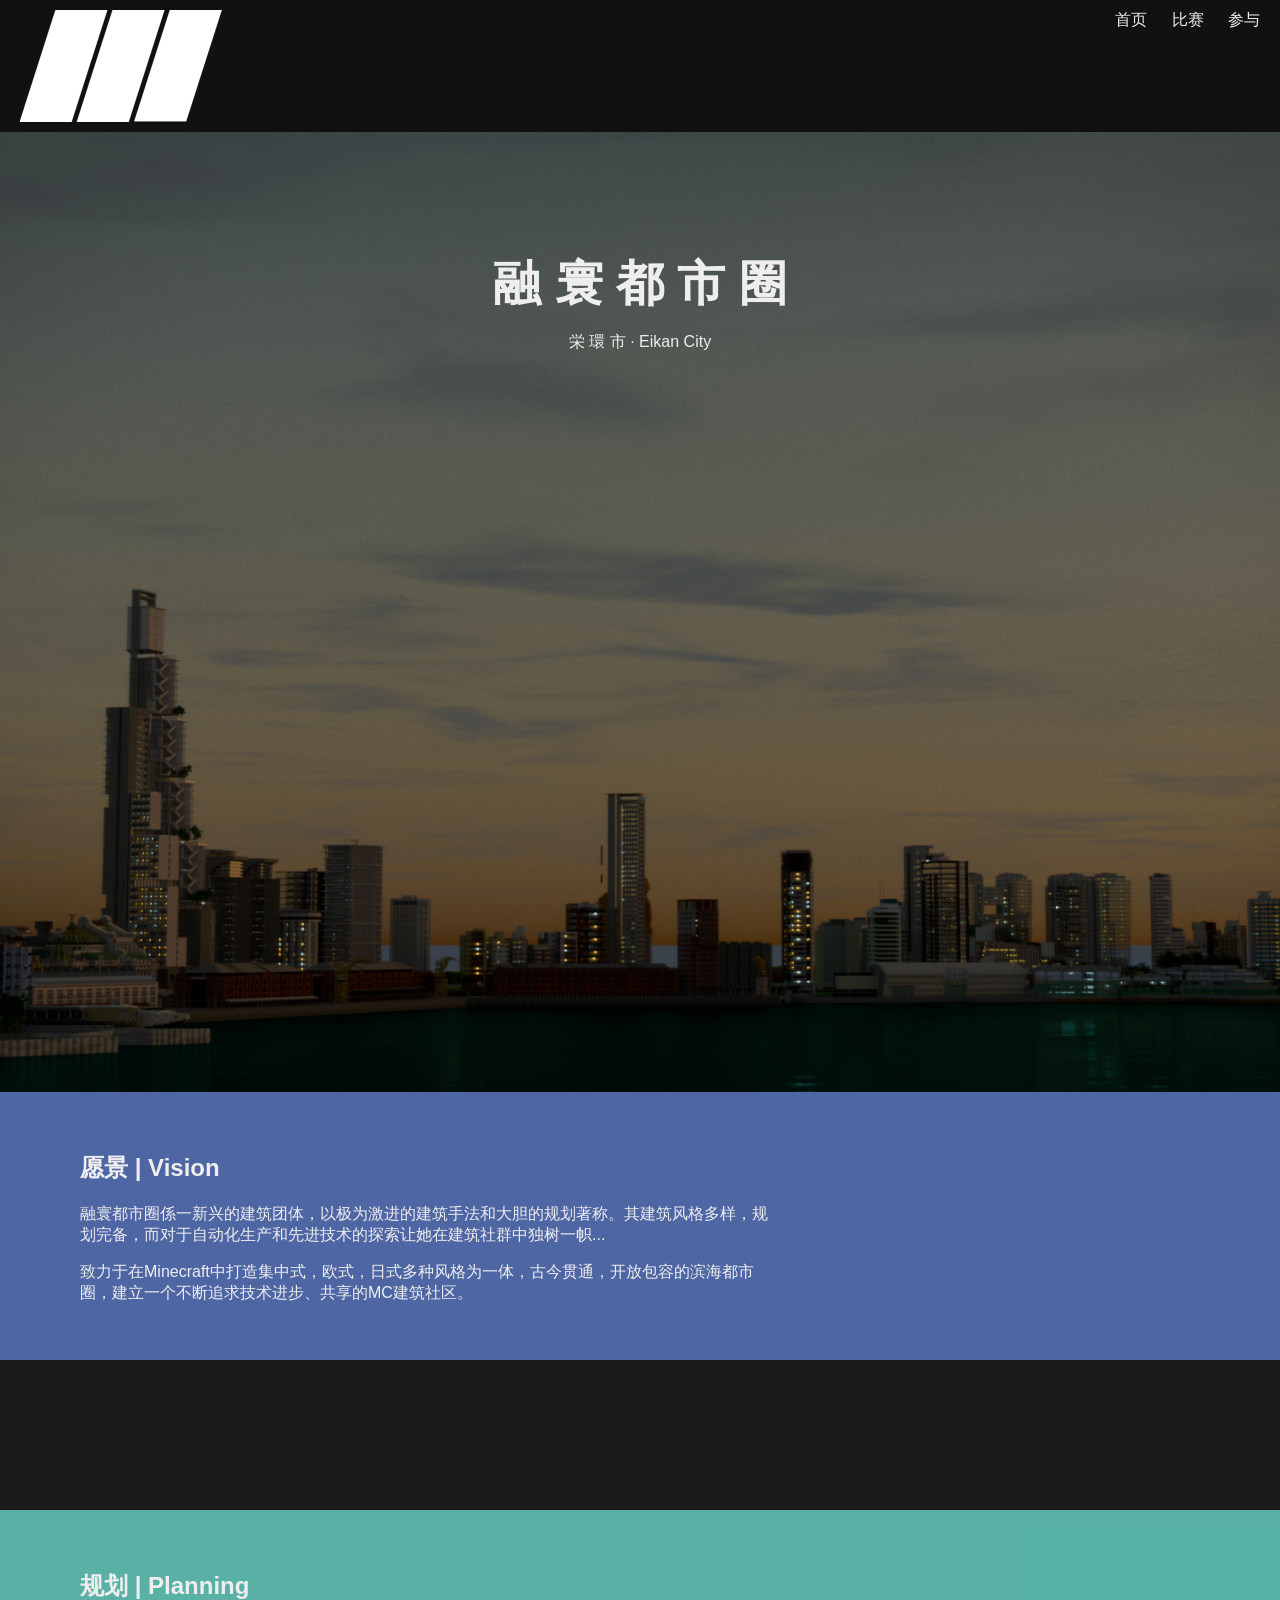
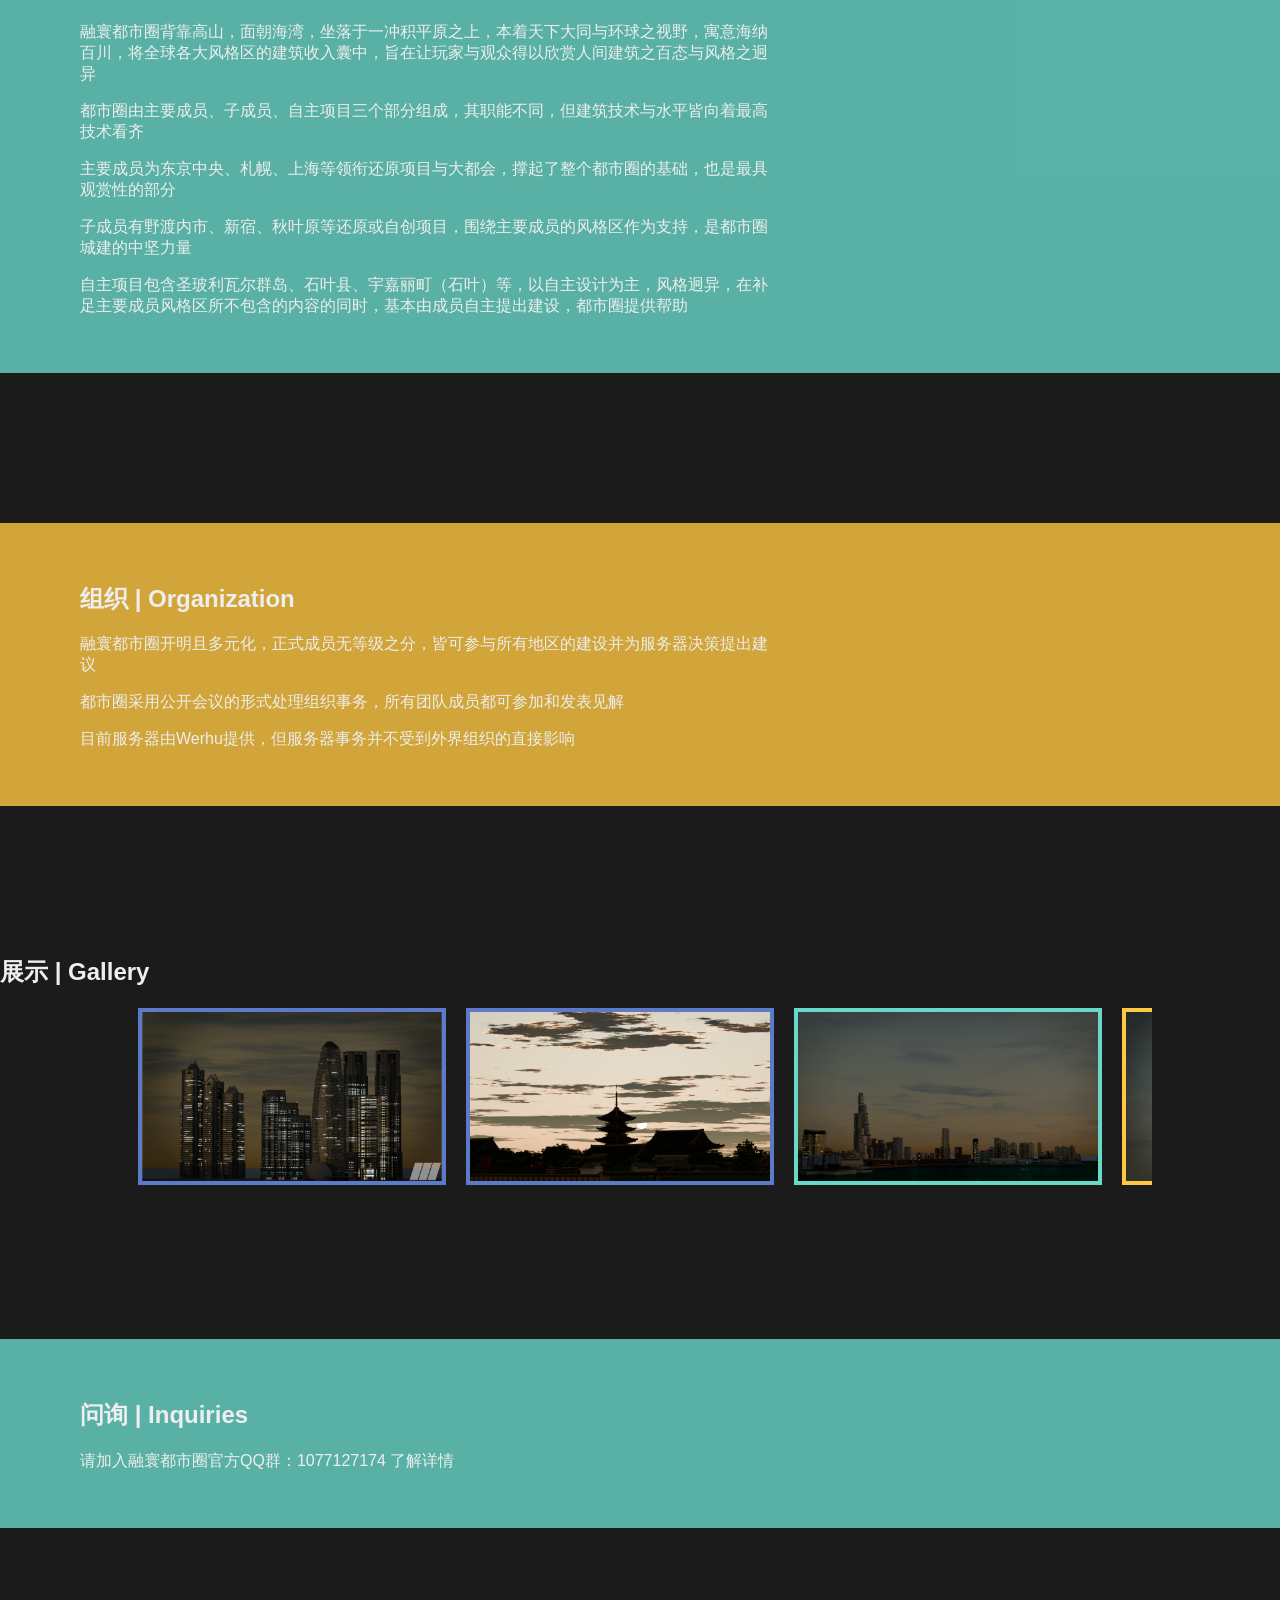
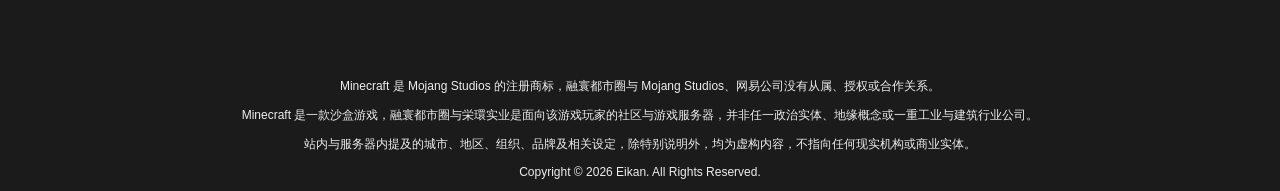
==== index.html @ 71737664 "Update index.html" ====
﻿<!DOCTYPE html>
<html lang="en">
<head>
  <meta charset="UTF-8">
  <title>融 寰 都 市 圈 | Eikan City</title>
  <link rel="stylesheet" href="style.css">
</head>
<body>
  <header>
    <img src="image/logo.png" class="logo">
    <nav>
      <a href="index.html">首页</a>
      <a href="competitions.html">比赛</a>
      <a href="join.html">参与</a>
    </nav>
  </header>

<section class="hero">
  <h1 style="font-size:72px,text-align: center">融 寰 都 市 圈</h1>
  <p style="text-align: center">栄 環 市 · Eikan City</p>
</section>

<section class="block" style="background-color: #5D7AC9CC;   padding: 40px 80px">
  <div class="block-content" style="max-width: 700px;">
  <h2 style="text-align: left">愿景 | Vision</h2>
  <p style="text-align: left">融寰都市圈係一新兴的建筑团体，以极为激进的建筑手法和大胆的规划著称。其建筑风格多样，规划完备，而对于自动化生产和先进技术的探索让她在建筑社群中独树一帜...</p>
  <p style="text-align: left">致力于在Minecraft中打造集中式，欧式，日式多种风格为一体，古今贯通，开放包容的滨海都市圈，建立一个不断追求技术进步、共享的MC建筑社区。</p>
  </div>
</section>

<section class="block" style = "padding: 40px 80px" >
  <div class="block-content" style="max-width: 700px;">
  <h2 style="text-align: left">规划 | Planning</h2>
  <p style="text-align: left">融寰都市圈背靠高山，面朝海湾，坐落于一冲积平原之上，本着天下大同与环球之视野，寓意海纳百川，将全球各大风格区的建筑收入囊中，旨在让玩家与观众得以欣赏人间建筑之百态与风格之迥异</p>
  <p style="text-align: left">都市圈由主要成员、子成员、自主项目三个部分组成，其职能不同，但建筑技术与水平皆向着最高技术看齐</p>
  <p style="text-align: left">主要成员为东京中央、札幌、上海等领衔还原项目与大都会，撑起了整个都市圈的基础，也是最具观赏性的部分</p>
  <p style="text-align: left">子成员有野渡内市、新宿、秋叶原等还原或自创项目，围绕主要成员的风格区作为支持，是都市圈城建的中坚力量</p>
  <p style="text-align: left">自主项目包含圣玻利瓦尔群岛、石叶县、宇嘉丽町（石叶）等，以自主设计为主，风格迥异，在补足主要成员风格区所不包含的内容的同时，基本由成员自主提出建设，都市圈提供帮助</p>
  </div>
</section>

<section class="block"style="background-color: #FFC843CC;   padding: 40px 80px" >
  <div class="block-content" style="max-width: 700px;">
  <h2 style="text-align: left">组织 | Organization</h2>
  <p style="text-align: left">融寰都市圈开明且多元化，正式成员无等级之分，皆可参与所有地区的建设并为服务器决策提出建议</p>
  <p style="text-align: left">都市圈采用公开会议的形式处理组织事务，所有团队成员都可参加和发表见解</p>
  <p style="text-align: left"></p>
  <p style="text-align: left">目前服务器由Werhu提供，但服务器事务并不受到外界组织的直接影响</p>
  </div>
</section>


<section class="gallery" style="  margin-bottom: 150px;">
  <h2 style="text-align:left">展示 | Gallery</h2>
  <div class="carousel">
    <div class="carousel-track">
      <div class="slide"><img src="image/1.png" alt="Screenshot 1" style="border: 4px solid #5D7AC9FF "></div>
      <div class="slide"><img src="image/toji5.png" alt="Screenshot 2" style="border: 4px solid #5D7AC9FF "></div>
      <div class="slide"><img src="image/banner_o.png" alt="Screenshot 3" style="border: 4px solid #69D8C9FF"></div>
      <div class="slide"><img src="image/4.png" alt="Screenshot 4" style="border: 4px solid #FFC843FF "></div>
      <div class="slide"><img src="image/5.png" alt="Screenshot 5" style="border: 4px solid #FFC843FF "></div>
      <!-- duplicate set for looping -->
      <div class="slide"><img src="image/1.png" alt="Screenshot 1" style="border: 4px solid #5D7AC9FF "></div>
      <div class="slide"><img src="image/toji5.png" alt="Screenshot 2" style="border: 4px solid #5D7AC9FF "></div>
      <div class="slide"><img src="image/banner_o.png" alt="Screenshot 3" style="border: 4px solid #69D8C9FF"></div>
      <div class="slide"><img src="image/4.png" alt="Screenshot 4" style="border: 4px solid #FFC843FF "></div>
      <div class="slide"><img src="image/5.png" alt="Screenshot 5" style="border: 4px solid #FFC843FF "></div>
    </div>
  </div>
</section>

<section class="inquiry block" style="background-color:#69D8C9CC;   padding: 40px 80px">
  <div class="block-content" style="max-width: 700px;">
  <h2 style="text-align:left">问询 | Inquiries</h2>
    <p style="text-align: left">请加入融寰都市圈官方QQ群：1077127174 了解详情</p>
  </div>
</section>


  <footer>
    <p style="text-align: center;font-size: 12px;">Minecraft 是 Mojang Studios 的注册商标，融寰都市圈与 Mojang Studios、网易公司没有从属、授权或合作关系。</p>
  <p style="text-align: center;font-size: 12px;">Minecraft 是一款沙盒游戏，融寰都市圈与栄環实业是面向该游戏玩家的社区与游戏服务器，并非任一政治实体、地缘概念或一重工业与建筑行业公司。</p>
    <p style="text-align: center;font-size: 12px;">站内与服务器内提及的城市、地区、组织、品牌及相关设定，除特别说明外，均为虚构内容，不指向任何现实机构或商业实体。</p>
      <p style="text-align: center;font-size: 12px;">Copyright © 2026 Eikan. All Rights Reserved.</p>
  </footer>

  <script src="main.js"></script>
</body>
</html>
---- style.css ----
body {
  margin: 0px;
  margin: 0px;
  font-family: "Microsoft YaHei", "PingFang SC", "SimHei", "Arial", sans-serif;
  background: #1b1b1b;
  color: #eee;
  min-height: 200vh;
}

header {
  background: #111;
  padding: 10px 20px;
  display: flex;
  align-items: flex-start;
  justify-content: space-between;
}

nav a {
  color: #eee;
  margin-left: 20px;
  text-decoration: none;
}

.hero {
  background: url('image/banner_o.png') center/cover no-repeat;
    height: 80vh; /* full screen */
  padding: 120px 20px;
  text-align: center;
}
.spacer {
  height: 600px;
  display: flex;
  align-items: flex-start;
  justify-content: center;
}
.block {
    padding: 80px 80px;
}
.hero h1 {
  font-size: 48px;
  margin: 0;
}

/* Animations */
.reveal, .fade-section, .fly-left, .fly-right, .fly-up, .fly-down {
  opacity: 0;
  transition: all 0.8s ease-out;
}

.reveal.active, .fade-section.active,
.fly-left.active, .fly-right.active,
.fly-up.active, .fly-down.active {
  opacity: 1;
  transform: translate(0,0);
}

.fly-left { transform: translateX(-80px); }
.fly-right { transform: translateX(80px); }
.fly-up { transform: translateY(80px); }
.fly-down { transform: translateY(-80px); }

.fly-away {
  animation: flyOut 1.2s forwards;
}

@keyframes flyOut {
  0% { opacity: 1; transform: translateY(0); }
  100% { opacity: 0; transform: translateY(-60px); }
}

.parallax {
  background-size: cover;
  background-position: center;
  transition: background-position 0.2s linear;
}
.carousel {
  overflow: hidden;
  max-width: 80%;
  margin: auto;
}

.carousel-track {
  display: flex;
  animation: scroll-left 10s linear infinite;
}

.slide {
  flex: 0 0 auto;
  margin: 0 10px;
}

.slide img {
  width: 300px;
  height: auto;
  border: 4px solid #69D8C9FF;
}

/* Pause on hover */
.carousel:hover .carousel-track {
  animation-play-state: paused;
}

@keyframes scroll-left {
  0%   { transform: translateX(0); }
  100% { transform: translateX(-108%); }
}

.block {
  margin-bottom: 150px;
  padding: 80px 40px;
  background-color: #69D8C9CC; /* Euro-American accent */
}

/* Competition Page */

.competition-card {
  background: rgba(255,255,255,0.08);
  border-left: 4px solid #69D8C9;
  margin: 20px auto;
  padding: 20px;
  max-width: 900px;
  border-radius: 8px;
}

.competition-header {
  display: flex;
  justify-content: space-between;
  align-items: flex-start;
  gap: 20px;
}

.competition-header h3 {
  margin: 0;
}

.status {
  color: white;
  padding: 5px 12px;
  border-radius: 20px;
  font-size: 14px;
}

.status.ongoing {
  background: #2ecc71;
}

.status.planned {
  background: #3498db;
}

.status.ended {
  background: #7f8c8d;
}

.expand-btn {
  margin-top: 15px;
  background: #69D8C9;
  border: none;
  padding: 10px 18px;
  cursor: pointer;
  border-radius: 6px;
  color: #111;
  font-weight: bold;
}
.info-btn {
  margin-top: 15px;
  background: #69D8C9;
  border: none;
  padding: 10px 18px;
  cursor: pointer;
  border-radius: 6px;
  color: #111;
  font-weight: bold;
}
.expand-btn:hover {
  opacity: 0.9;
}

.competition-content {
  max-height: 0;
  overflow: hidden;
  transition: all 0.35s ease;
}

.competition-content.open {
  max-height: 500px;
  margin-top: 15px;
}

/* Competition Showcase */

.work-card {

    width: 90%;
    max-width: 1200px;

    margin: 50px auto;

    background: #2a2a2a;

    border-left: 4px solid #69D8C9;

    overflow: hidden;
}

.work-cover {

    width: 100%;

    display: block;

    max-height: 650px;
    max-width: 1000px;
    object-fit: cover;}

.work-info {

    padding: 20px 30px;
}

.expand-btn {

    background: #69D8C9;

    color: #111;

    border: none;

    padding: 10px 20px;

    cursor: pointer;

    border-radius: 6px;
}

.work-detail {

    max-height: 0;

    overflow: hidden;

    transition: all .4s ease;
}

.work-detail.open {

    max-height: 6000px;
}

.work-detail p {

    padding: 20px 30px;
}

.work-detail img {

    width: 100%;
    display: block;

    margin-bottom: 10px;
}

.vote-frame {

    width: 95%;

    max-width: 1200px;
    margin: 30px auto;
}
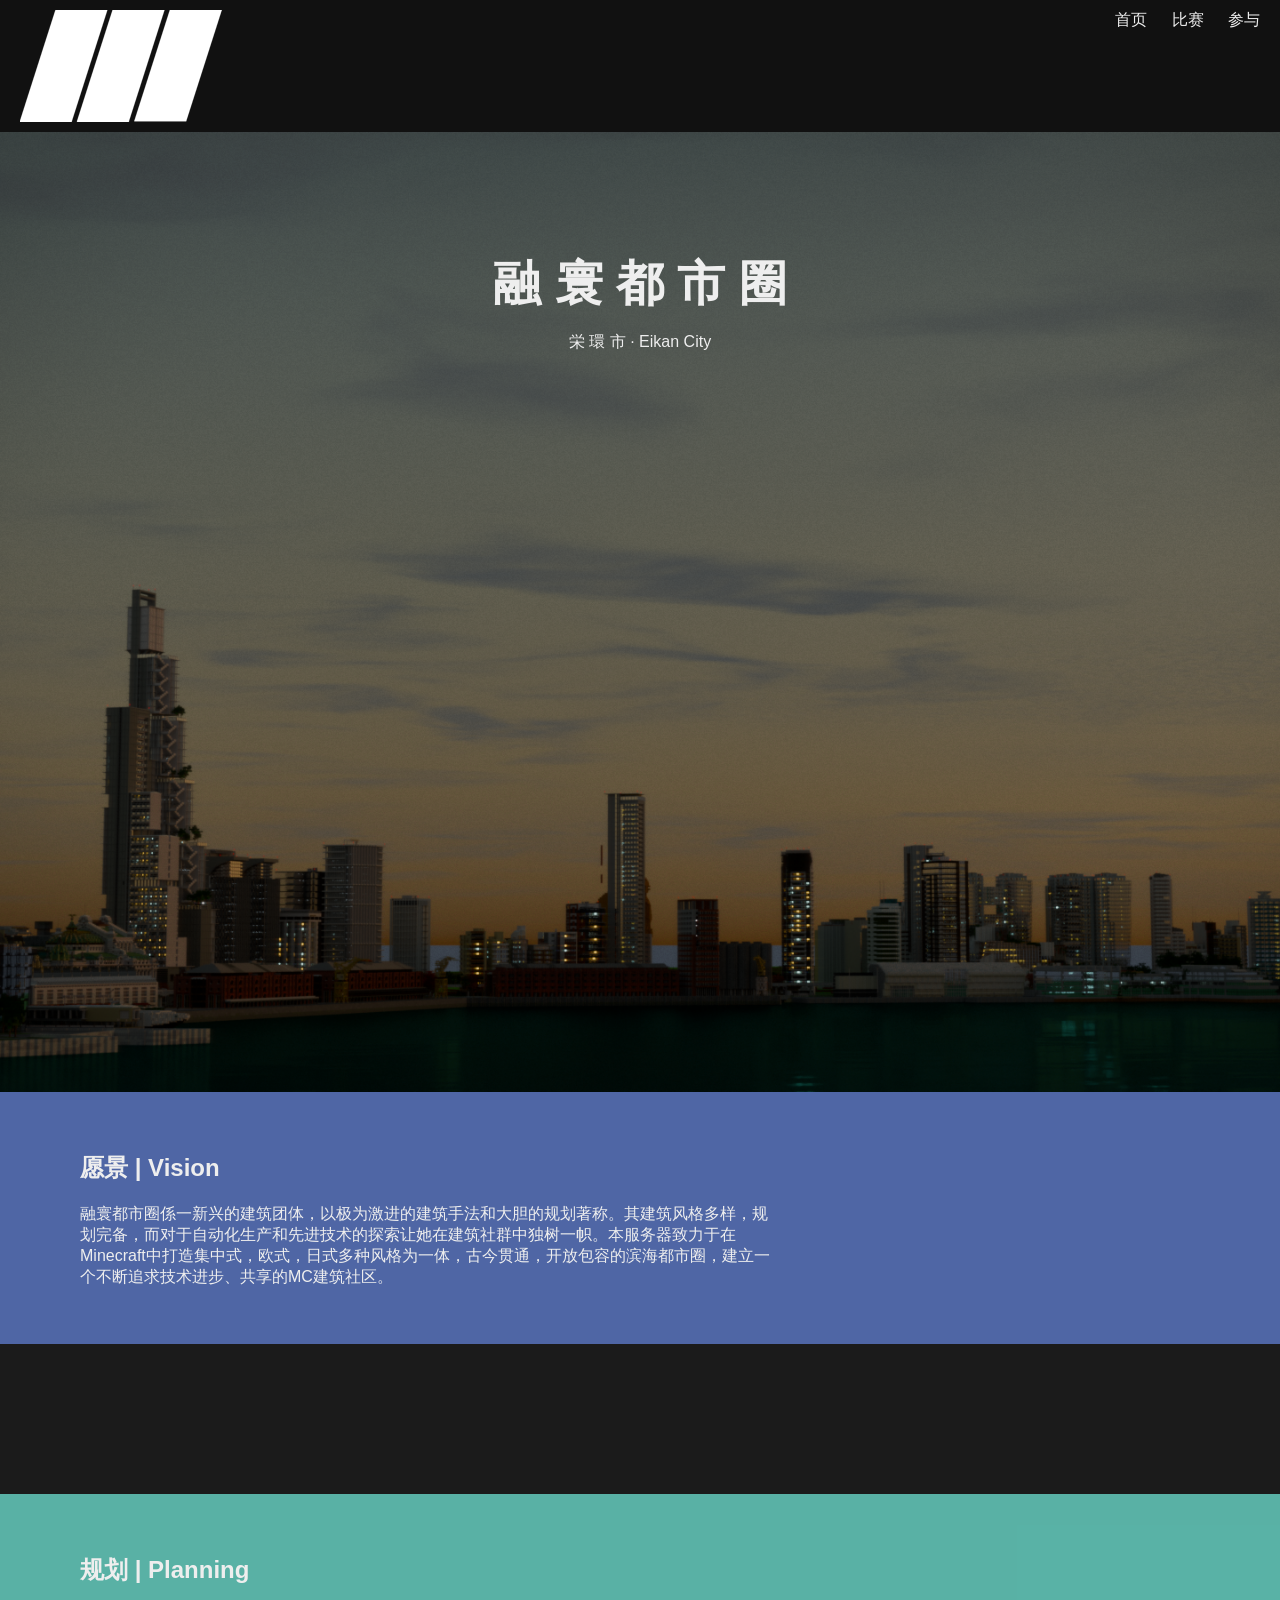
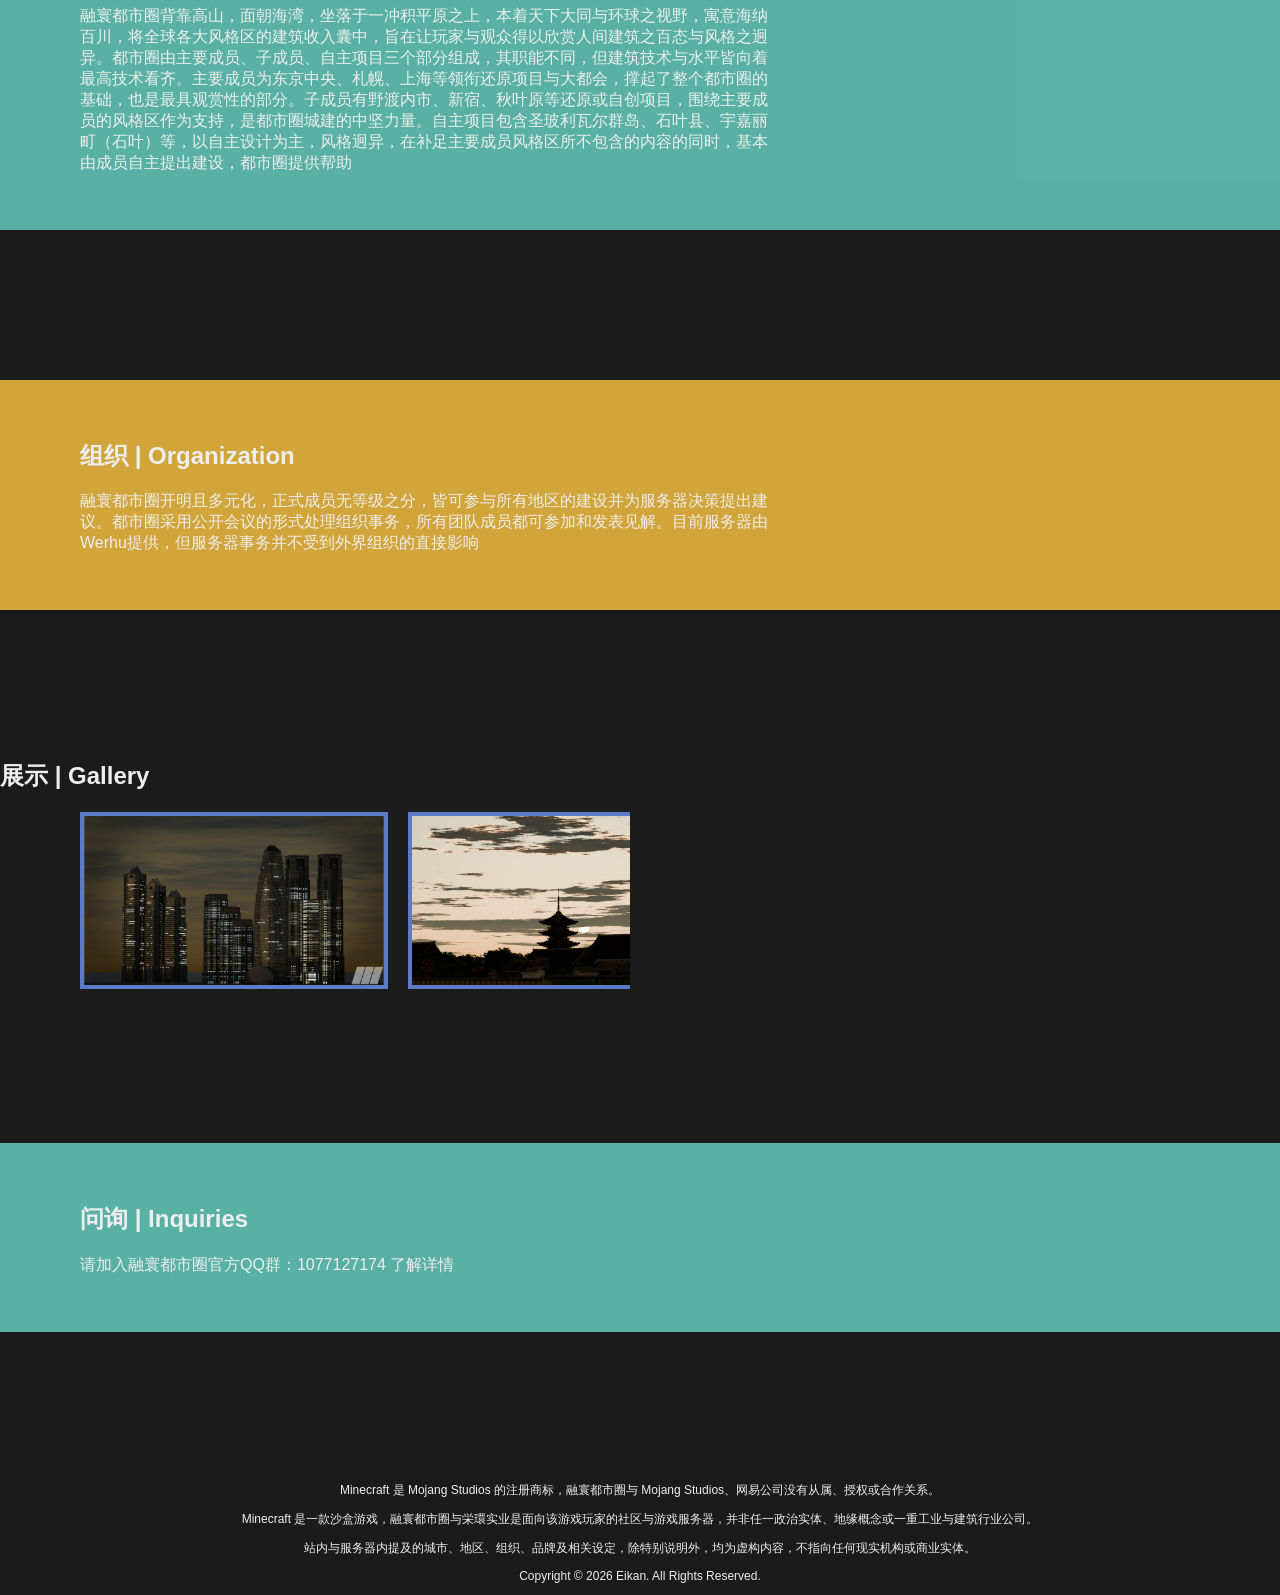
==== commit fb534e94: "Refactor index.html to remove unnecessary characters" ====
--- a/index.html
+++ b/index.html
@@ -23,34 +23,27 @@
 <section class="block" style="background-color: #5D7AC9CC;   padding: 40px 80px">
   <div class="block-content" style="max-width: 700px;">
   <h2 style="text-align: left">愿景 | Vision</h2>
-  <p style="text-align: left">融寰都市圈係一新兴的建筑团体，以极为激进的建筑手法和大胆的规划著称。其建筑风格多样，规划完备，而对于自动化生产和先进技术的探索让她在建筑社群中独树一帜...</p>
-  <p style="text-align: left">致力于在Minecraft中打造集中式，欧式，日式多种风格为一体，古今贯通，开放包容的滨海都市圈，建立一个不断追求技术进步、共享的MC建筑社区。</p>
+  <p style="text-align: left">融寰都市圈係一新兴的建筑团体，以极为激进的建筑手法和大胆的规划著称。其建筑风格多样，规划完备，而对于自动化生产和先进技术的探索让她在建筑社群中独树一帜。本服务器致力于在Minecraft中打造集中式，欧式，日式多种风格为一体，古今贯通，开放包容的滨海都市圈，建立一个不断追求技术进步、共享的MC建筑社区。</p>
   </div>
 </section>
 
 <section class="block" style = "padding: 40px 80px" >
   <div class="block-content" style="max-width: 700px;">
   <h2 style="text-align: left">规划 | Planning</h2>
-  <p style="text-align: left">融寰都市圈背靠高山，面朝海湾，坐落于一冲积平原之上，本着天下大同与环球之视野，寓意海纳百川，将全球各大风格区的建筑收入囊中，旨在让玩家与观众得以欣赏人间建筑之百态与风格之迥异</p>
-  <p style="text-align: left">都市圈由主要成员、子成员、自主项目三个部分组成，其职能不同，但建筑技术与水平皆向着最高技术看齐</p>
-  <p style="text-align: left">主要成员为东京中央、札幌、上海等领衔还原项目与大都会，撑起了整个都市圈的基础，也是最具观赏性的部分</p>
-  <p style="text-align: left">子成员有野渡内市、新宿、秋叶原等还原或自创项目，围绕主要成员的风格区作为支持，是都市圈城建的中坚力量</p>
-  <p style="text-align: left">自主项目包含圣玻利瓦尔群岛、石叶县、宇嘉丽町（石叶）等，以自主设计为主，风格迥异，在补足主要成员风格区所不包含的内容的同时，基本由成员自主提出建设，都市圈提供帮助</p>
+  <p style="text-align: left">融寰都市圈背靠高山，面朝海湾，坐落于一冲积平原之上，本着天下大同与环球之视野，寓意海纳百川，将全球各大风格区的建筑收入囊中，旨在让玩家与观众得以欣赏人间建筑之百态与风格之迥异。都市圈由主要成员、子成员、自主项目三个部分组成，其职能不同，但建筑技术与水平皆向着最高技术看齐。主要成员为东京中央、札幌、上海等领衔还原项目与大都会，撑起了整个都市圈的基础，也是最具观赏性的部分。子成员有野渡内市、新宿、秋叶原等还原或自创项目，围绕主要成员的风格区作为支持，是都市圈城建的中坚力量。自主项目包含圣玻利瓦尔群岛、石叶县、宇嘉丽町（石叶）等，以自主设计为主，风格迥异，在补足主要成员风格区所不包含的内容的同时，基本由成员自主提出建设，都市圈提供帮助</p>
   </div>
 </section>
 
 <section class="block"style="background-color: #FFC843CC;   padding: 40px 80px" >
   <div class="block-content" style="max-width: 700px;">
   <h2 style="text-align: left">组织 | Organization</h2>
-  <p style="text-align: left">融寰都市圈开明且多元化，正式成员无等级之分，皆可参与所有地区的建设并为服务器决策提出建议</p>
-  <p style="text-align: left">都市圈采用公开会议的形式处理组织事务，所有团队成员都可参加和发表见解</p>
-  <p style="text-align: left"></p>
-  <p style="text-align: left">目前服务器由Werhu提供，但服务器事务并不受到外界组织的直接影响</p>
+  <p style="text-align: left">融寰都市圈开明且多元化，正式成员无等级之分，皆可参与所有地区的建设并为服务器决策提出建议。都市圈采用公开会议的形式处理组织事务，所有团队成员都可参加和发表见解。目前服务器由Werhu提供，但服务器事务并不受到外界组织的直接影响</p>
   </div>
 </section>
 
 
 <section class="gallery" style="  margin-bottom: 150px;">
+  <div class="block-content" style="max-width: 700px;">
   <h2 style="text-align:left">展示 | Gallery</h2>
   <div class="carousel">
     <div class="carousel-track">
@@ -66,6 +59,7 @@
       <div class="slide"><img src="image/4.png" alt="Screenshot 4" style="border: 4px solid #FFC843FF "></div>
       <div class="slide"><img src="image/5.png" alt="Screenshot 5" style="border: 4px solid #FFC843FF "></div>
     </div>
+  </div>
   </div>
 </section>
 
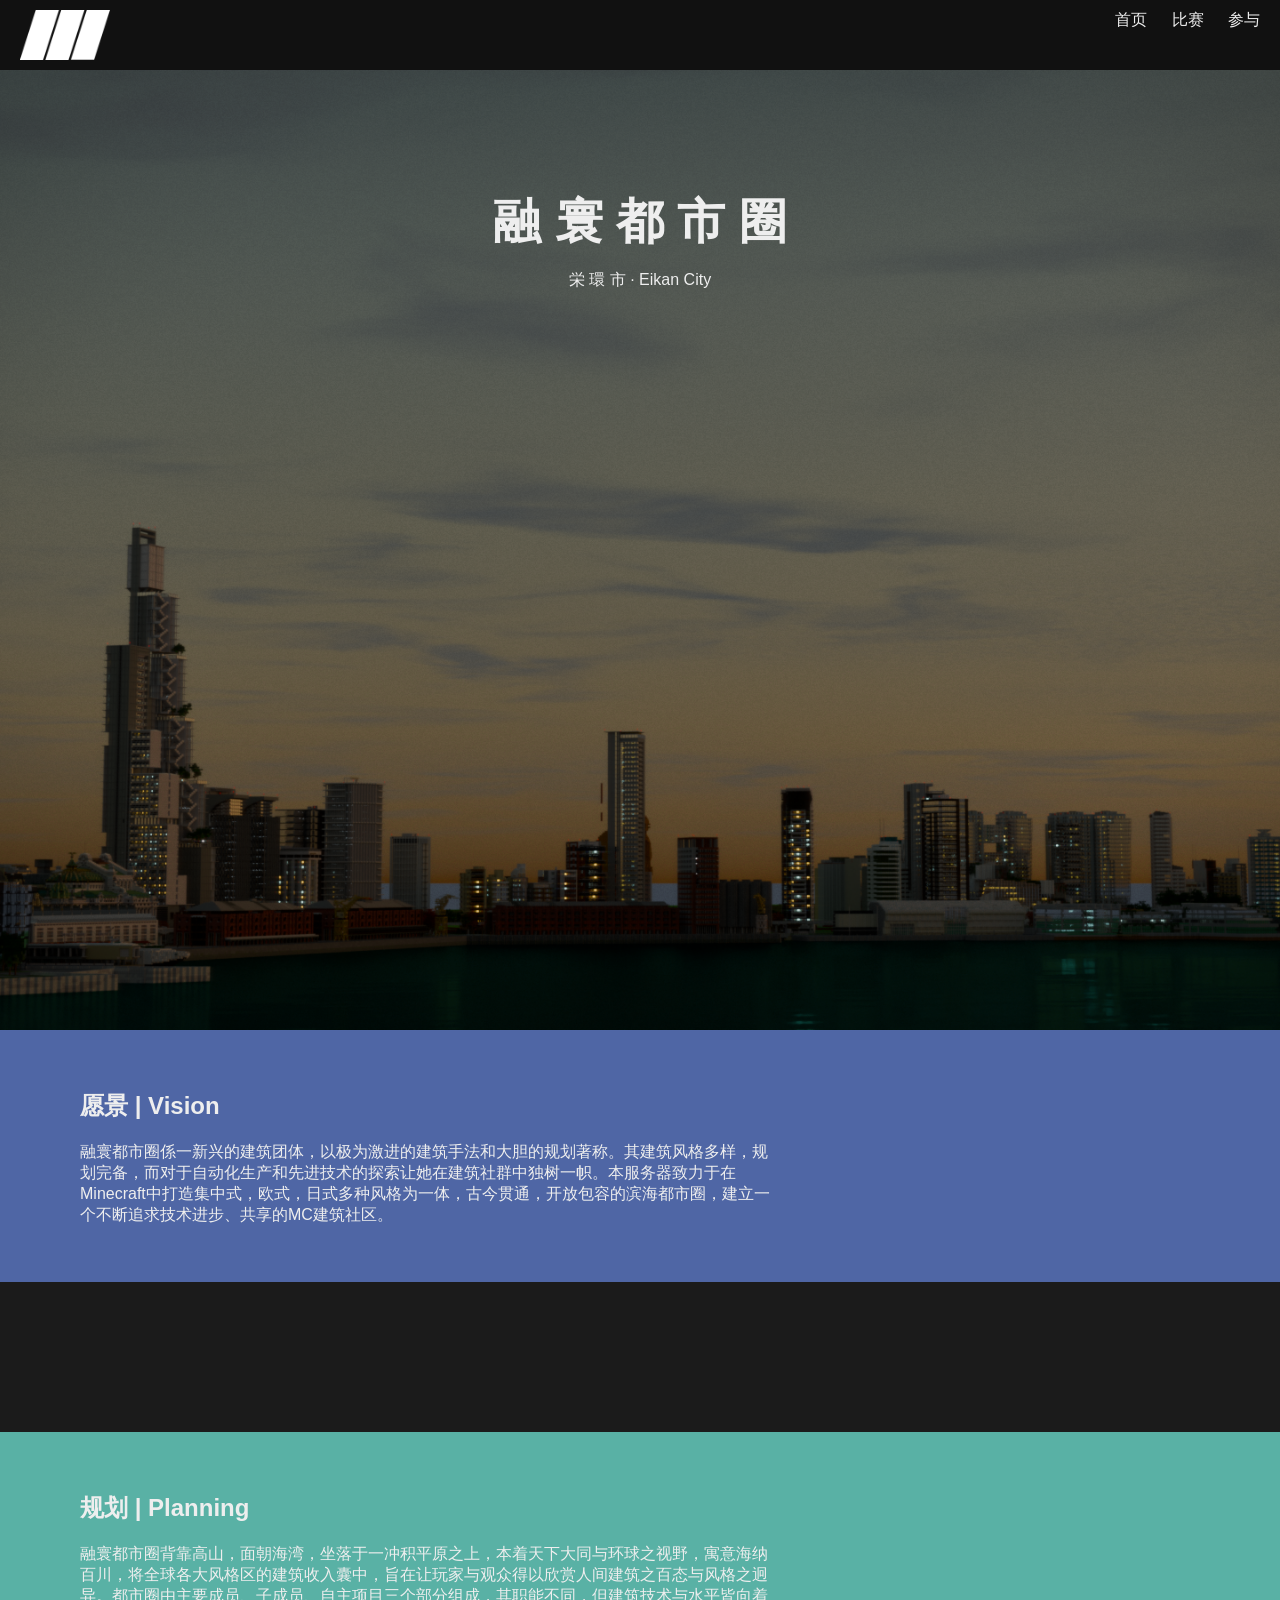
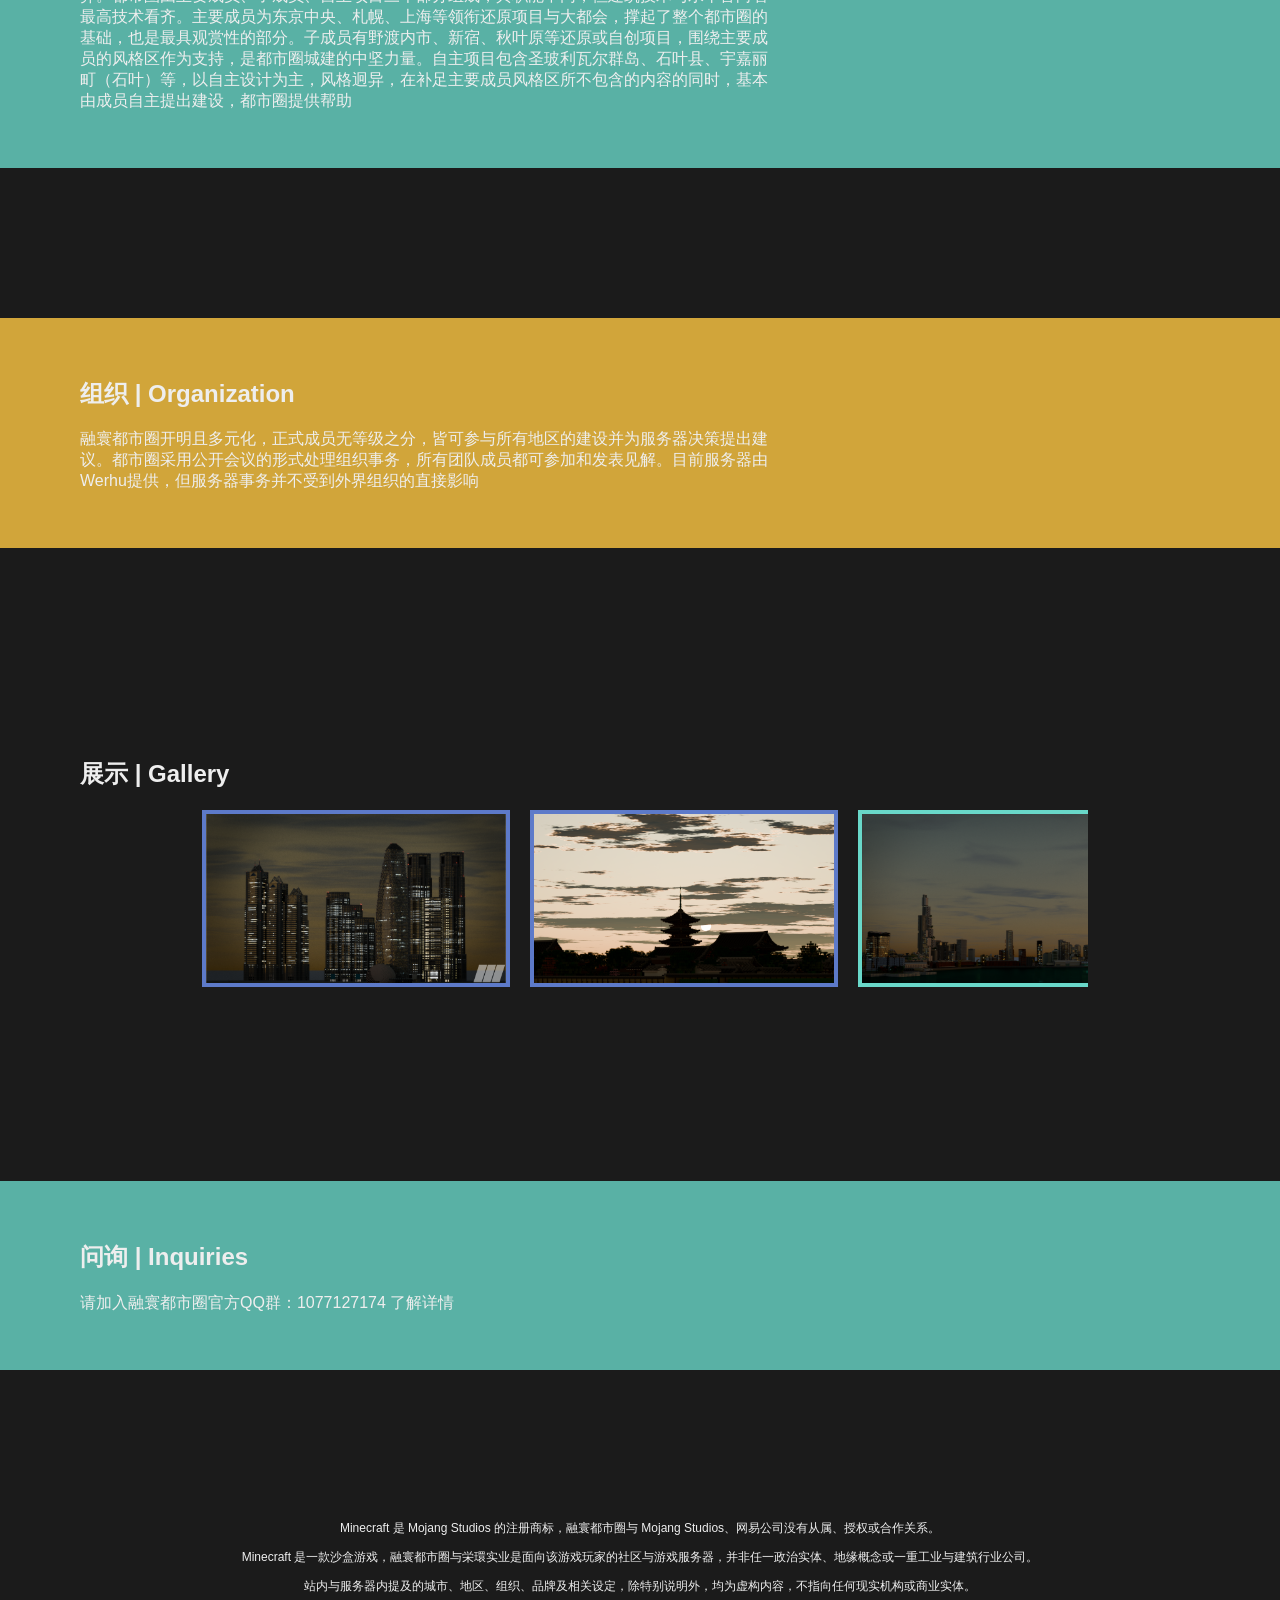
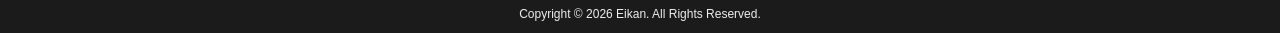
==== commit e4a4eff9: "Update index.html" ====
--- a/index.html
+++ b/index.html
@@ -7,7 +7,7 @@
 </head>
 <body>
   <header>
-    <img src="image/logo.png" class="logo">
+    <img src="image/logo.png" class="logo" style="max-height : 50px">
     <nav>
       <a href="index.html">首页</a>
       <a href="competitions.html">比赛</a>
@@ -42,8 +42,7 @@
 </section>
 
 
-<section class="gallery" style="  margin-bottom: 150px;">
-  <div class="block-content" style="max-width: 700px;">
+<section class="gallery" style="  margin-bottom: 150px;padding: 40px 80px"">
   <h2 style="text-align:left">展示 | Gallery</h2>
   <div class="carousel">
     <div class="carousel-track">
@@ -59,7 +58,6 @@
       <div class="slide"><img src="image/4.png" alt="Screenshot 4" style="border: 4px solid #FFC843FF "></div>
       <div class="slide"><img src="image/5.png" alt="Screenshot 5" style="border: 4px solid #FFC843FF "></div>
     </div>
-  </div>
   </div>
 </section>
 
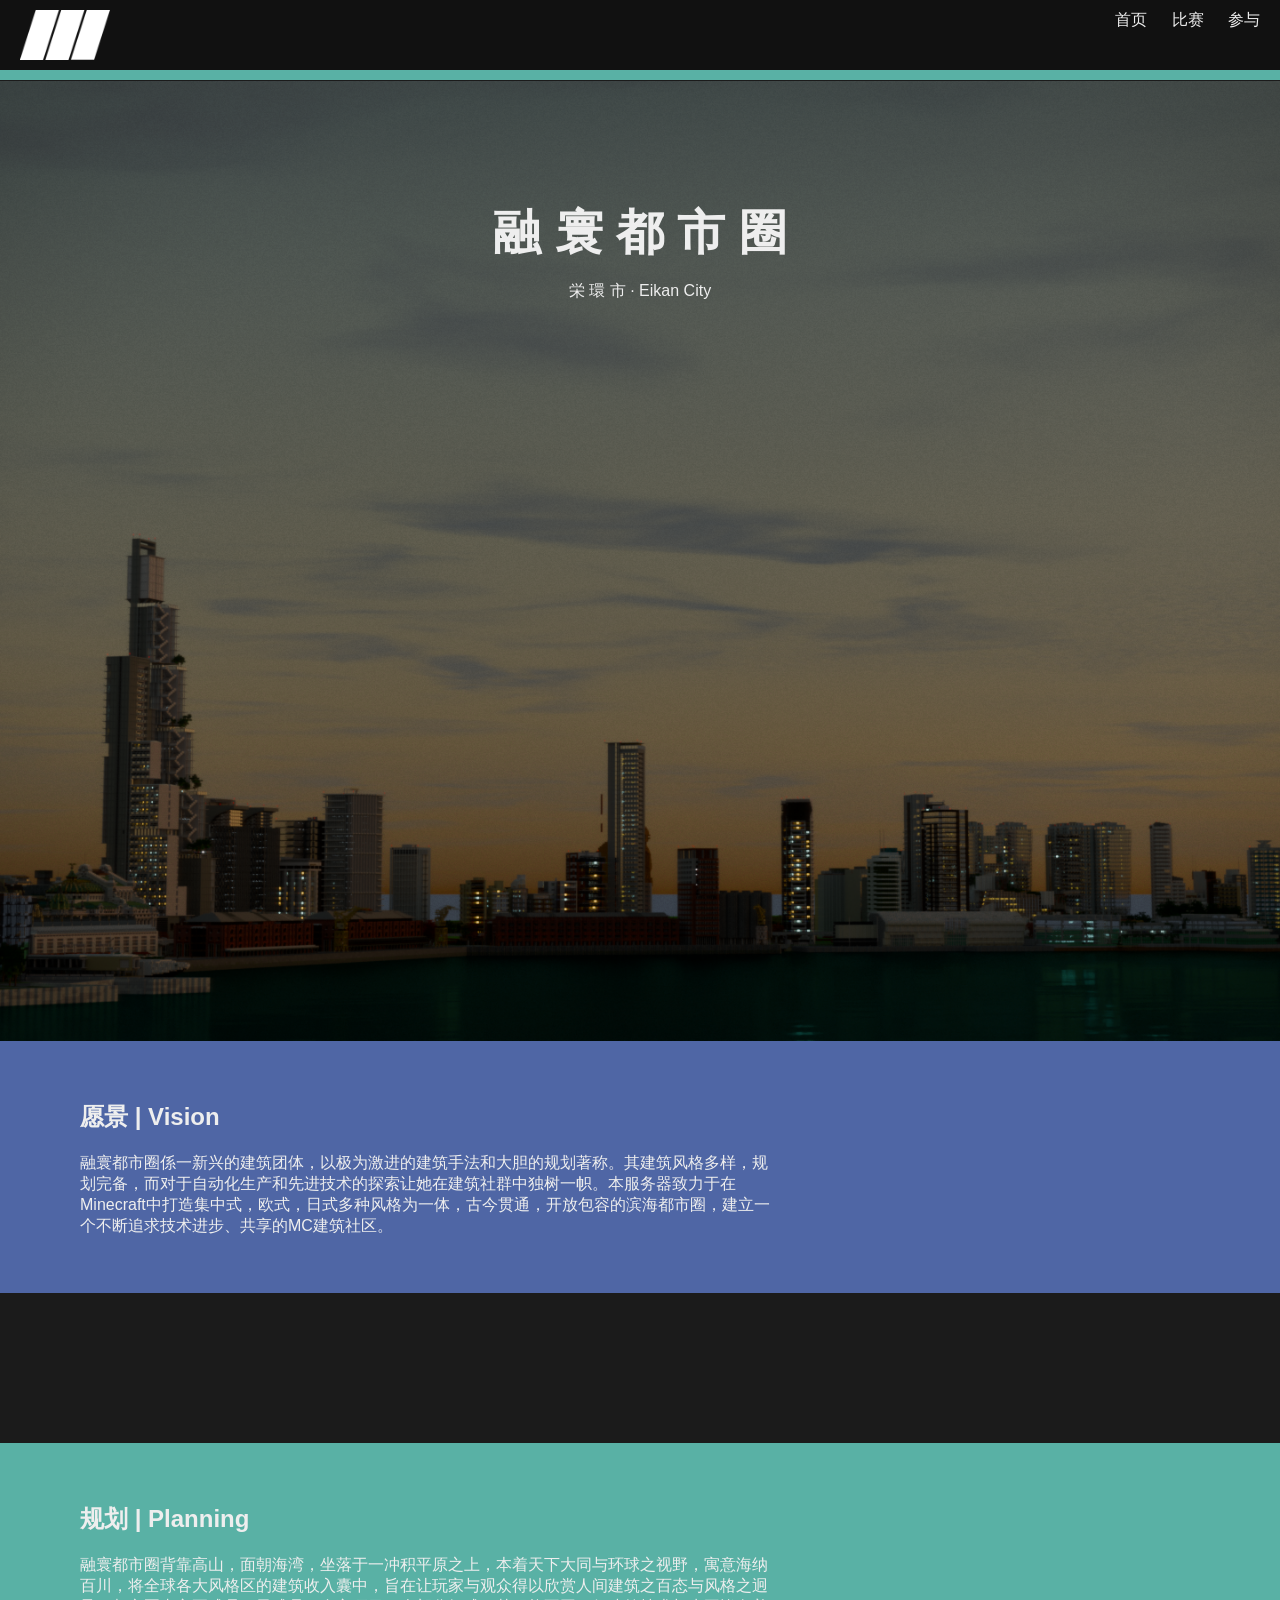
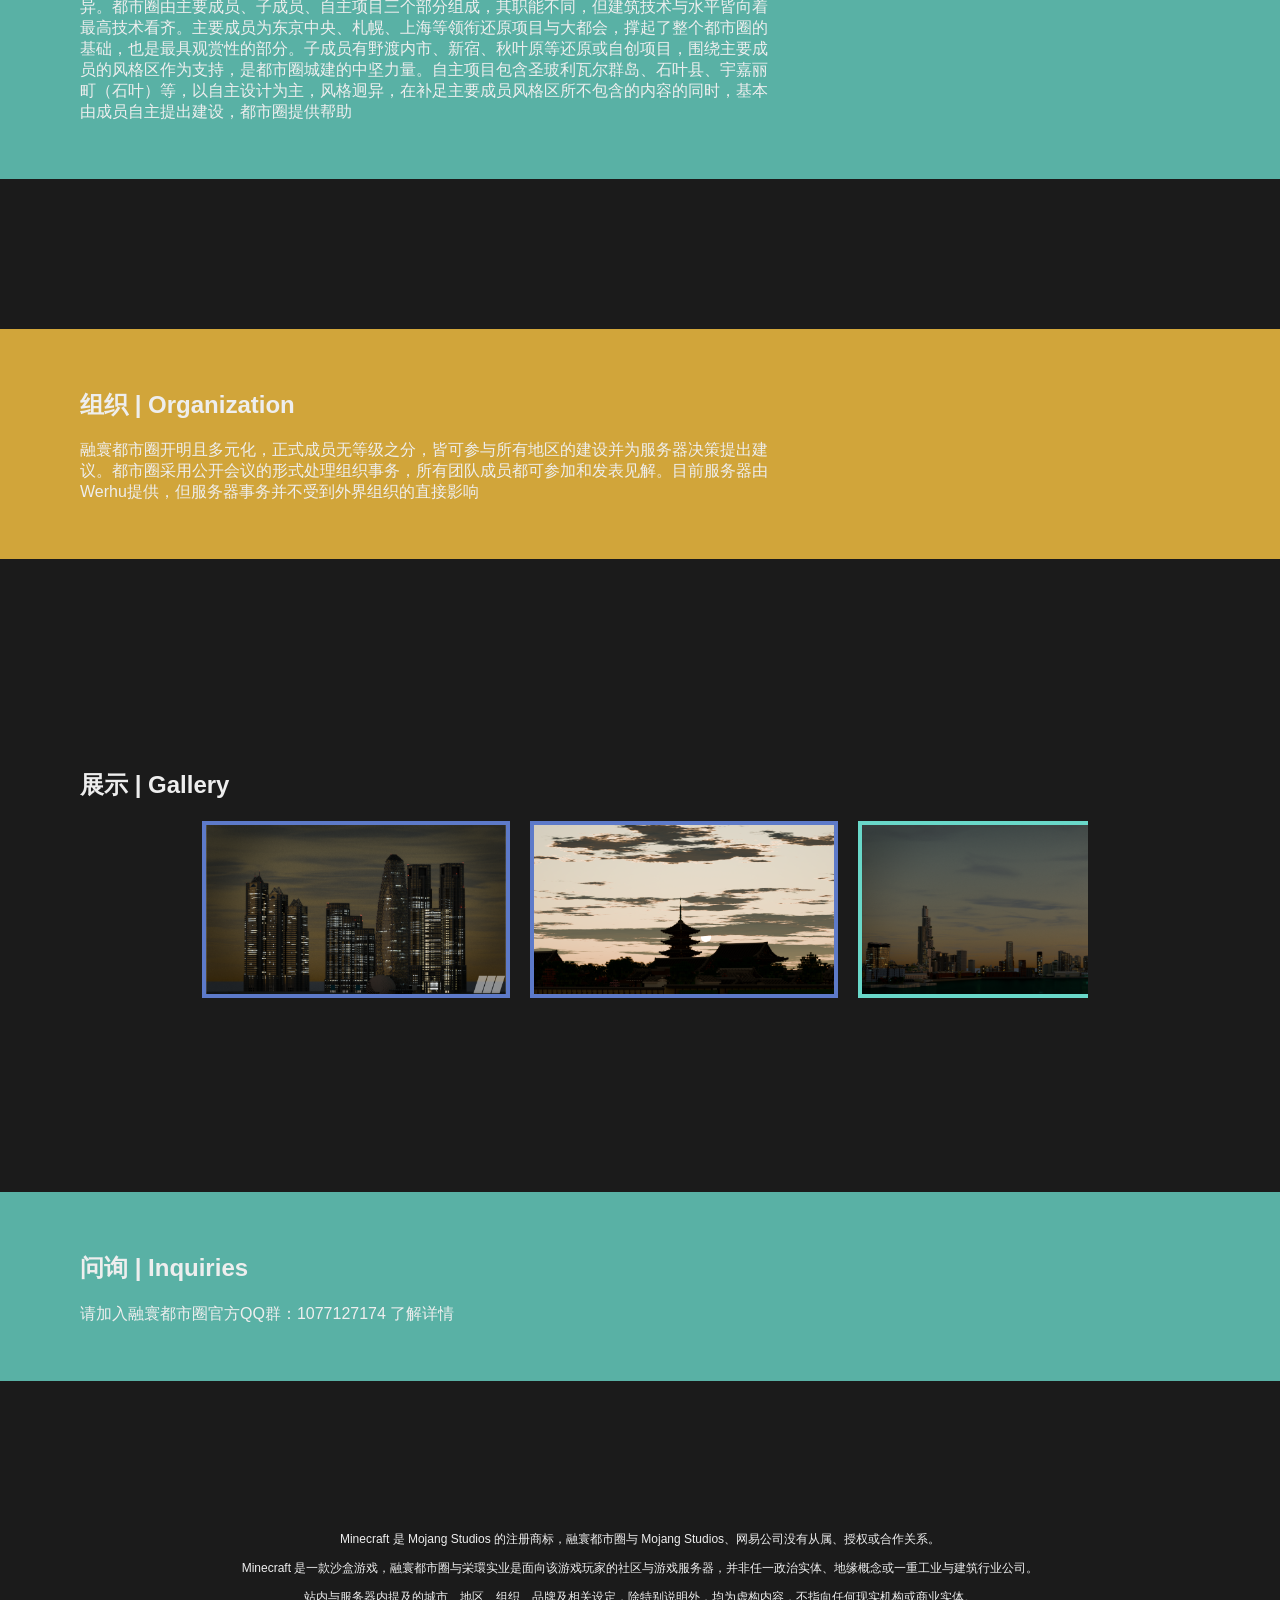
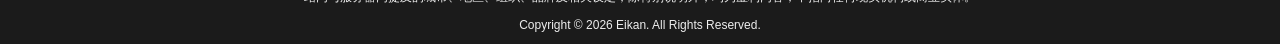
==== commit 009603a8: "Update index.html" ====
--- a/index.html
+++ b/index.html
@@ -14,7 +14,7 @@
       <a href="join.html">参与</a>
     </nav>
   </header>
-
+<section class="block" style="background-color:#69D8C9CC ;margin-bottom:1px;padding: 5px 5px"></section>
 <section class="hero">
   <h1 style="font-size:72px,text-align: center">融 寰 都 市 圈</h1>
   <p style="text-align: center">栄 環 市 · Eikan City</p>
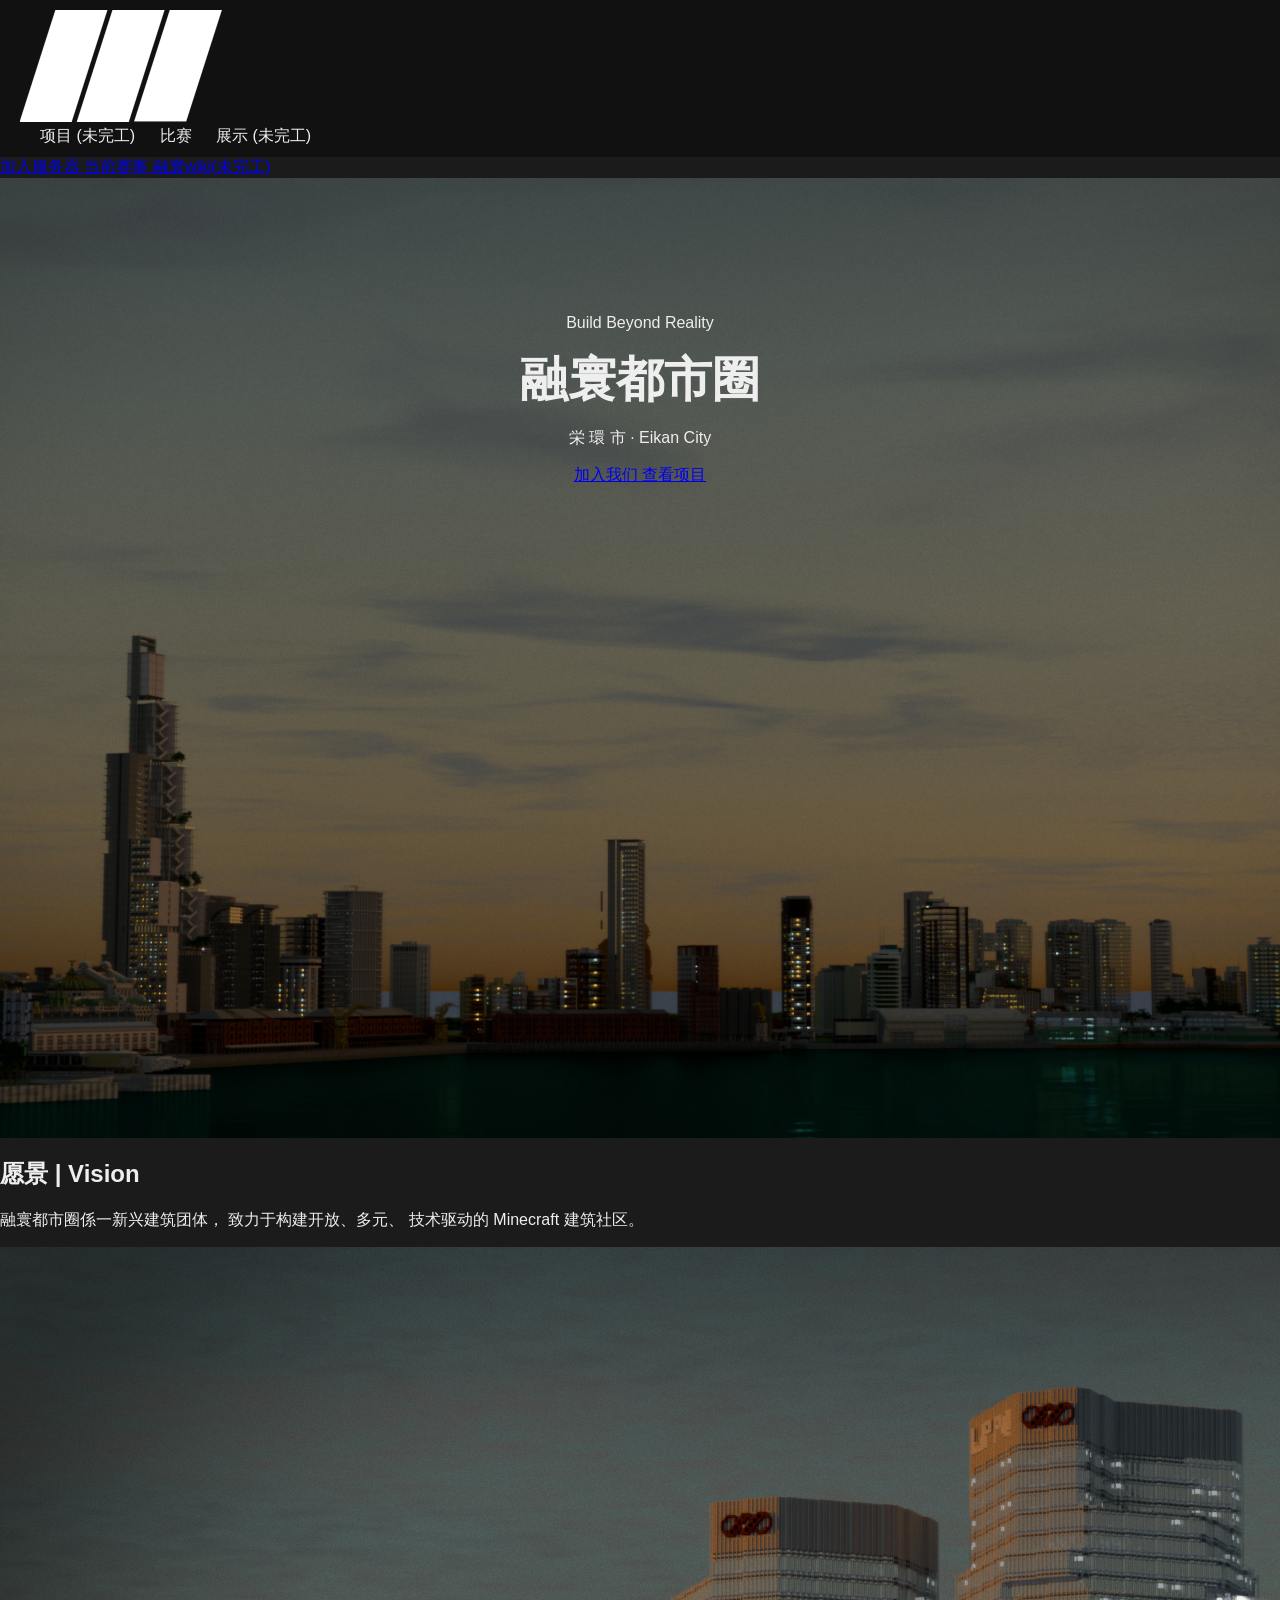
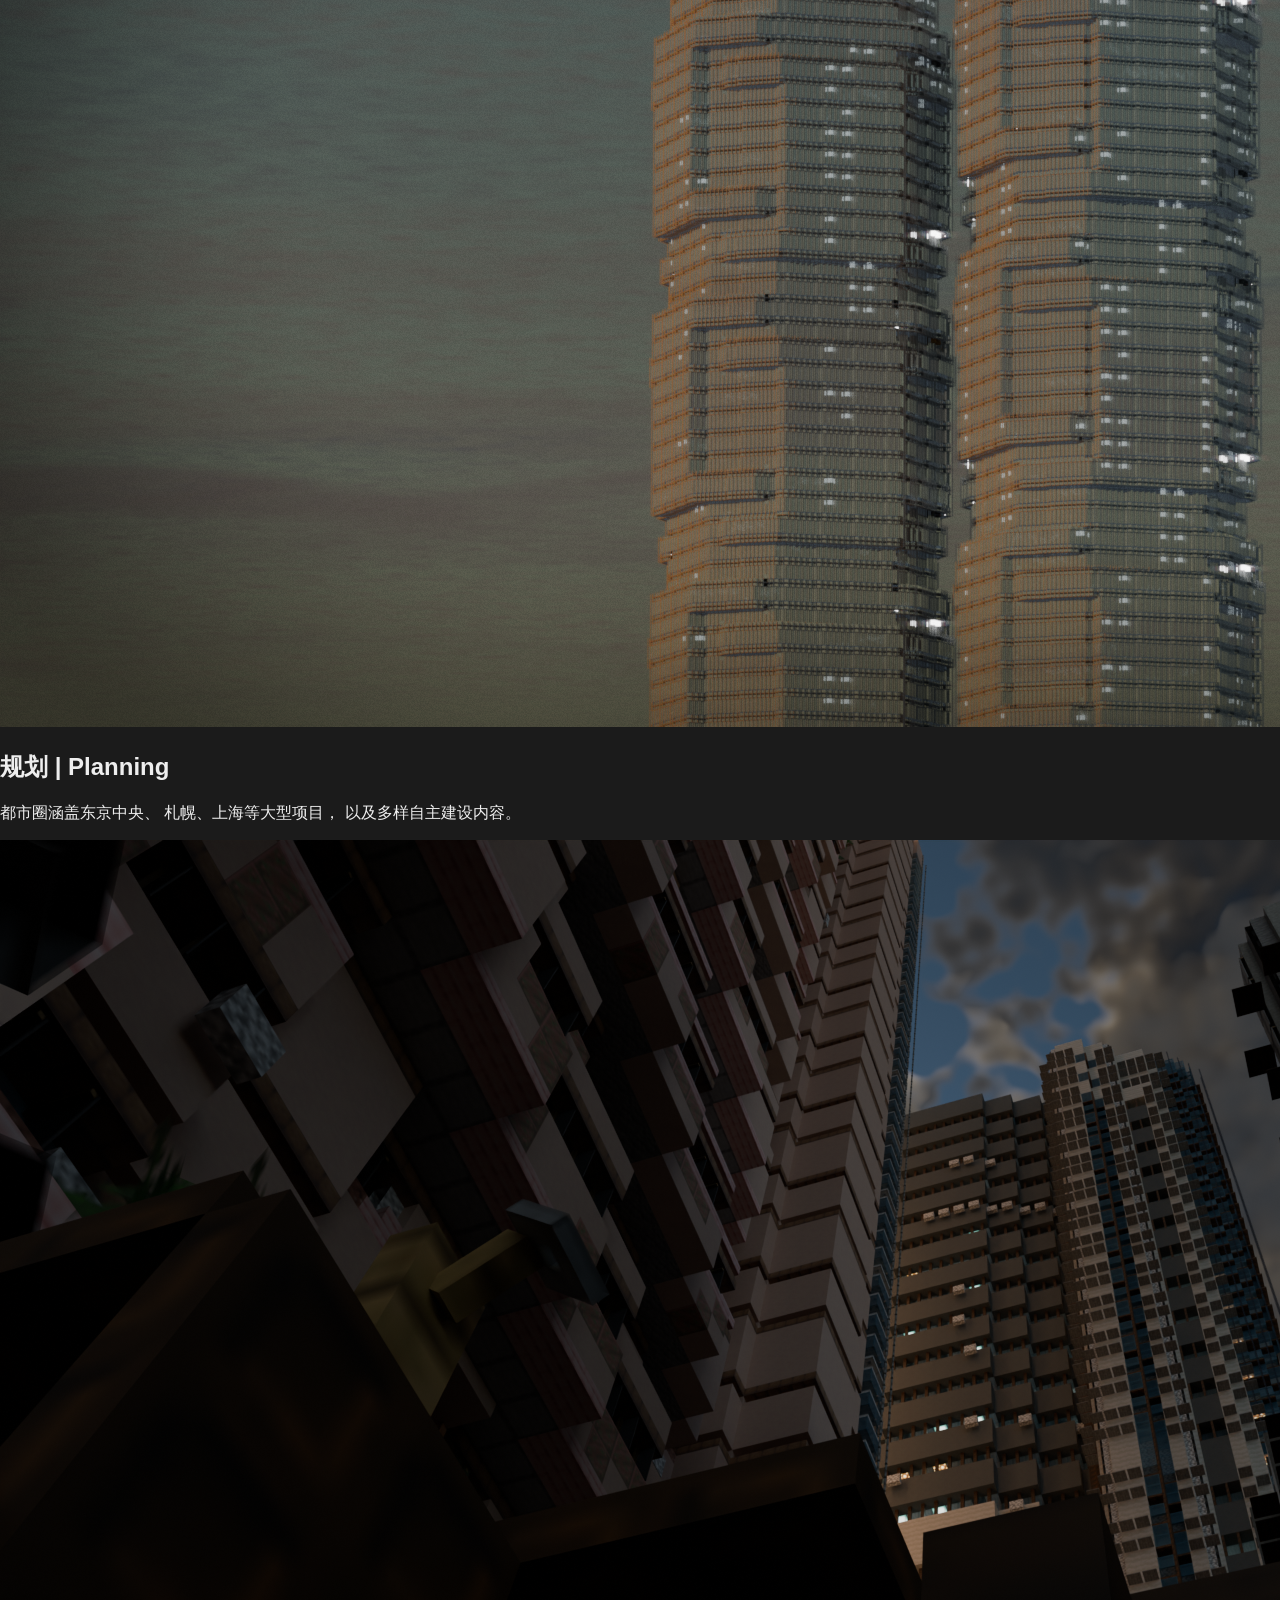
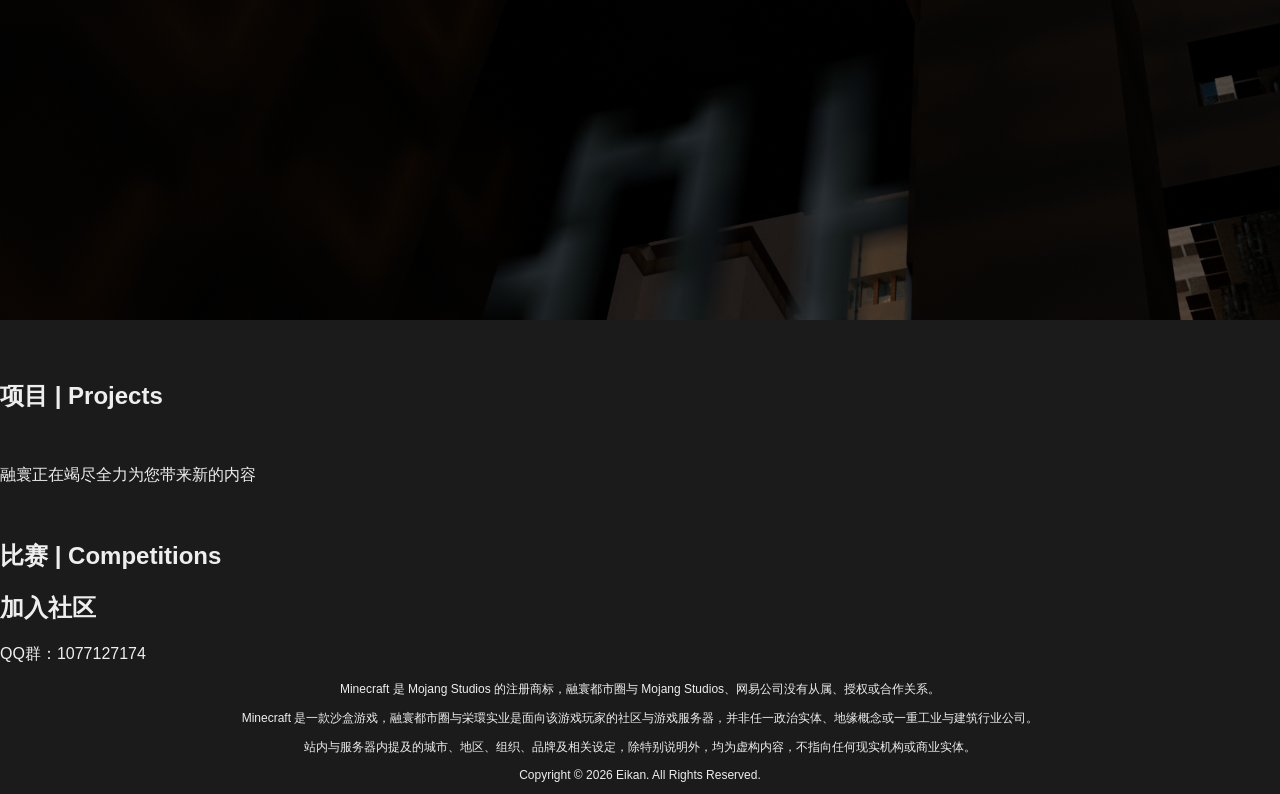
==== commit acfa1e01: "Revise index.html structure and content Updated the HTML structure and content for the Eikan City we" ====
--- a/index.html
+++ b/index.html
@@ -1,71 +1,194 @@
-﻿<!DOCTYPE html>
-<html lang="en">
+<!DOCTYPE html>
+<html lang="zh-CN">
+
 <head>
-  <meta charset="UTF-8">
-  <title>融 寰 都 市 圈 | Eikan City</title>
-  <link rel="stylesheet" href="style.css">
+    <meta charset="UTF-8">
+    <meta name="viewport"
+          content="width=device-width,initial-scale=1">
+
+    <title>融寰都市圈 | Eikan City</title>
+
+    <link rel="stylesheet" href="style.css">
 </head>
+
 <body>
-  <header>
-    <img src="image/logo.png" class="logo" style="max-height : 50px">
-    <nav>
-      <a href="index.html">首页</a>
-      <a href="competitions.html">比赛</a>
-      <a href="join.html">参与</a>
-    </nav>
-  </header>
-<section class="block" style="background-color:#69D8C9CC ;margin-bottom:1px;padding: 5px 5px"></section>
+
+<!-- Header -->
+
+<header class="header">
+
+    <div class="header-left">
+
+        <img src="image/logo.png"
+             class="logo">
+
+        <nav class="main-nav">
+            
+            <a href="#">
+                项目 (未完工)
+            </a>
+
+            <a href="competitions.html">
+                比赛
+            </a>
+
+            <a href="#">
+                展示 (未完工)
+            </a>
+
+        </nav>
+
+    </div>
+
+</header>
+
+<!-- Quick Panel -->
+
+<div class="quick-panel"
+     id="quickPanel">
+
+    <a href="join.html">
+        加入服务器
+    </a>
+
+    <a href="competitions.html">
+        当前赛事
+    </a>
+
+    <a href="#">
+        融寰wiki(未完工)
+    </a>
+
+</div>
+
+<!-- Hero -->
+
 <section class="hero">
-  <h1 style="font-size:72px,text-align: center">融 寰 都 市 圈</h1>
-  <p style="text-align: center">栄 環 市 · Eikan City</p>
-</section>
-
-<section class="block" style="background-color: #5D7AC9CC;   padding: 40px 80px">
-  <div class="block-content" style="max-width: 700px;">
-  <h2 style="text-align: left">愿景 | Vision</h2>
-  <p style="text-align: left">融寰都市圈係一新兴的建筑团体，以极为激进的建筑手法和大胆的规划著称。其建筑风格多样，规划完备，而对于自动化生产和先进技术的探索让她在建筑社群中独树一帜。本服务器致力于在Minecraft中打造集中式，欧式，日式多种风格为一体，古今贯通，开放包容的滨海都市圈，建立一个不断追求技术进步、共享的MC建筑社区。</p>
-  </div>
-</section>
-
-<section class="block" style = "padding: 40px 80px" >
-  <div class="block-content" style="max-width: 700px;">
-  <h2 style="text-align: left">规划 | Planning</h2>
-  <p style="text-align: left">融寰都市圈背靠高山，面朝海湾，坐落于一冲积平原之上，本着天下大同与环球之视野，寓意海纳百川，将全球各大风格区的建筑收入囊中，旨在让玩家与观众得以欣赏人间建筑之百态与风格之迥异。都市圈由主要成员、子成员、自主项目三个部分组成，其职能不同，但建筑技术与水平皆向着最高技术看齐。主要成员为东京中央、札幌、上海等领衔还原项目与大都会，撑起了整个都市圈的基础，也是最具观赏性的部分。子成员有野渡内市、新宿、秋叶原等还原或自创项目，围绕主要成员的风格区作为支持，是都市圈城建的中坚力量。自主项目包含圣玻利瓦尔群岛、石叶县、宇嘉丽町（石叶）等，以自主设计为主，风格迥异，在补足主要成员风格区所不包含的内容的同时，基本由成员自主提出建设，都市圈提供帮助</p>
-  </div>
-</section>
-
-<section class="block"style="background-color: #FFC843CC;   padding: 40px 80px" >
-  <div class="block-content" style="max-width: 700px;">
-  <h2 style="text-align: left">组织 | Organization</h2>
-  <p style="text-align: left">融寰都市圈开明且多元化，正式成员无等级之分，皆可参与所有地区的建设并为服务器决策提出建议。都市圈采用公开会议的形式处理组织事务，所有团队成员都可参加和发表见解。目前服务器由Werhu提供，但服务器事务并不受到外界组织的直接影响</p>
-  </div>
-</section>
-
-
-<section class="gallery" style="  margin-bottom: 150px;padding: 40px 80px"">
-  <h2 style="text-align:left">展示 | Gallery</h2>
-  <div class="carousel">
-    <div class="carousel-track">
-      <div class="slide"><img src="image/1.png" alt="Screenshot 1" style="border: 4px solid #5D7AC9FF "></div>
-      <div class="slide"><img src="image/toji5.png" alt="Screenshot 2" style="border: 4px solid #5D7AC9FF "></div>
-      <div class="slide"><img src="image/banner_o.png" alt="Screenshot 3" style="border: 4px solid #69D8C9FF"></div>
-      <div class="slide"><img src="image/4.png" alt="Screenshot 4" style="border: 4px solid #FFC843FF "></div>
-      <div class="slide"><img src="image/5.png" alt="Screenshot 5" style="border: 4px solid #FFC843FF "></div>
-      <!-- duplicate set for looping -->
-      <div class="slide"><img src="image/1.png" alt="Screenshot 1" style="border: 4px solid #5D7AC9FF "></div>
-      <div class="slide"><img src="image/toji5.png" alt="Screenshot 2" style="border: 4px solid #5D7AC9FF "></div>
-      <div class="slide"><img src="image/banner_o.png" alt="Screenshot 3" style="border: 4px solid #69D8C9FF"></div>
-      <div class="slide"><img src="image/4.png" alt="Screenshot 4" style="border: 4px solid #FFC843FF "></div>
-      <div class="slide"><img src="image/5.png" alt="Screenshot 5" style="border: 4px solid #FFC843FF "></div>
-    </div>
-  </div>
-</section>
-
-<section class="inquiry block" style="background-color:#69D8C9CC;   padding: 40px 80px">
-  <div class="block-content" style="max-width: 700px;">
-  <h2 style="text-align:left">问询 | Inquiries</h2>
-    <p style="text-align: left">请加入融寰都市圈官方QQ群：1077127174 了解详情</p>
-  </div>
+
+    <div class="hero-content">
+
+        <p class="hero-subtitle">
+            Build Beyond Reality
+        </p>
+
+        <h1>
+            融寰都市圈
+        </h1>
+
+        <p>
+            栄 環 市 · Eikan City
+        </p>
+
+        <div class="hero-buttons">
+
+            <a href="join.html"
+               class="hero-btn">
+                加入我们
+            </a>
+
+            <a href="#projects"
+                class="hero-btn">
+                查看项目
+            </a>
+
+        </div>
+
+    </div>
+
+</section>
+
+
+<!-- About -->
+
+<section class="split-section">
+
+    <div class="split-text">
+
+        <h2>
+            愿景 | Vision
+        </h2>
+
+        <p>
+            融寰都市圈係一新兴建筑团体，
+            致力于构建开放、多元、
+            技术驱动的 Minecraft 建筑社区。
+        </p>
+
+    </div>
+
+    <div class="split-image">
+
+        <img src="image/4.png">
+
+    </div>
+
+</section>
+
+
+<section class="split-section reverse">
+
+    <div class="split-text">
+
+        <h2>
+            规划 | Planning
+        </h2>
+
+        <p>
+            都市圈涵盖东京中央、
+            札幌、上海等大型项目，
+            以及多样自主建设内容。
+        </p>
+
+    </div>
+
+    <div class="split-image">
+
+        <img src="image/5.png">
+
+    </div>
+
+</section>
+
+<!-- Gallery -->
+<section id="projects"
+class="project-story">
+ 
+<div class="section-head">
+ 
+<h2>项目 | Projects</h2>
+ 
+<p>
+融寰正在竭尽全力为您带来新的内容
+</p>
+ 
+</div>
+<div class="project-grid", id="project-grid">
+</div>
+</section>
+
+
+<!-- Competitions -->
+<section class="competition-story">
+
+    <h2>
+        比赛 | Competitions
+    </h2>
+    <div id="competitionContainer"></div>
+
+</section>
+
+<!-- Contact -->
+
+<section class="section accent">
+
+    <h2>
+        加入社区
+    </h2>
+
+    <p>
+        QQ群：1077127174
+    </p>
+
 </section>
 
 
@@ -76,6 +199,7 @@
       <p style="text-align: center;font-size: 12px;">Copyright © 2026 Eikan. All Rights Reserved.</p>
   </footer>
 
-  <script src="main.js"></script>
+<script src="main.js"></script>
+
 </body>
 </html>
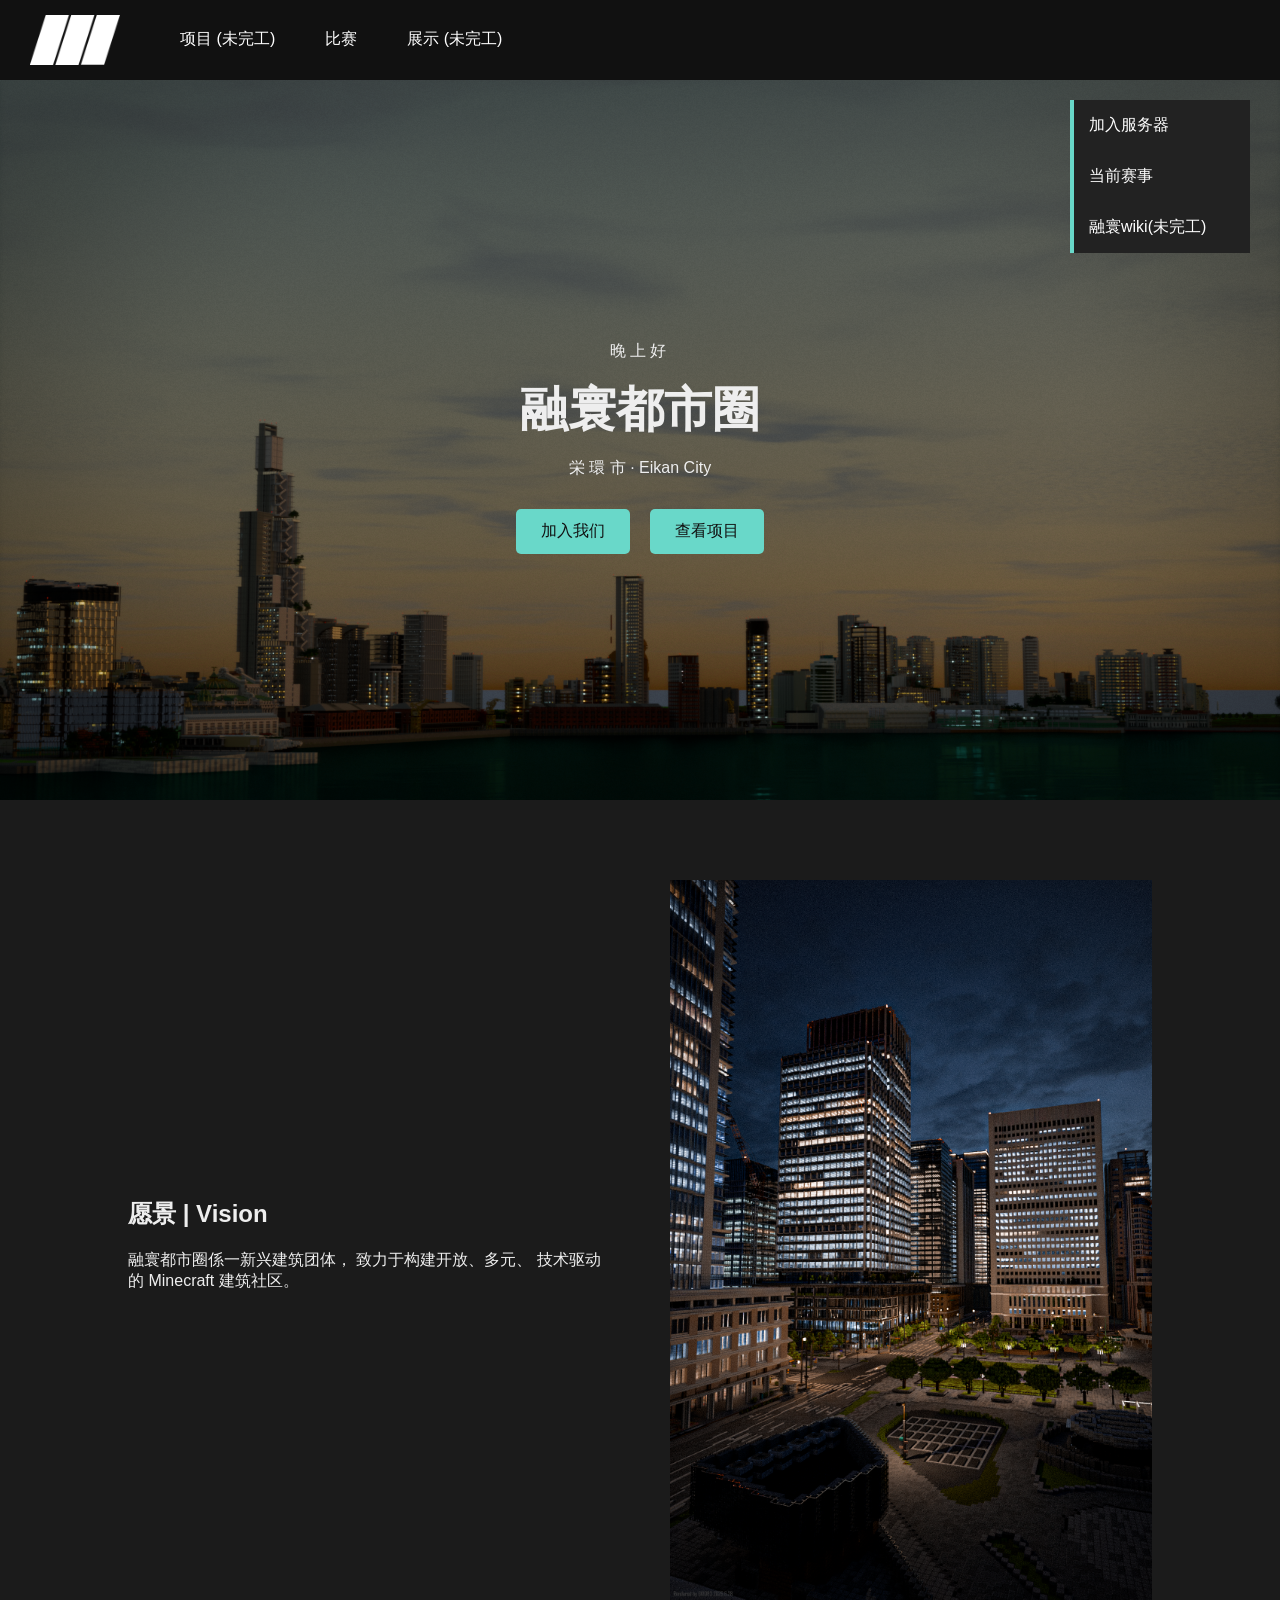
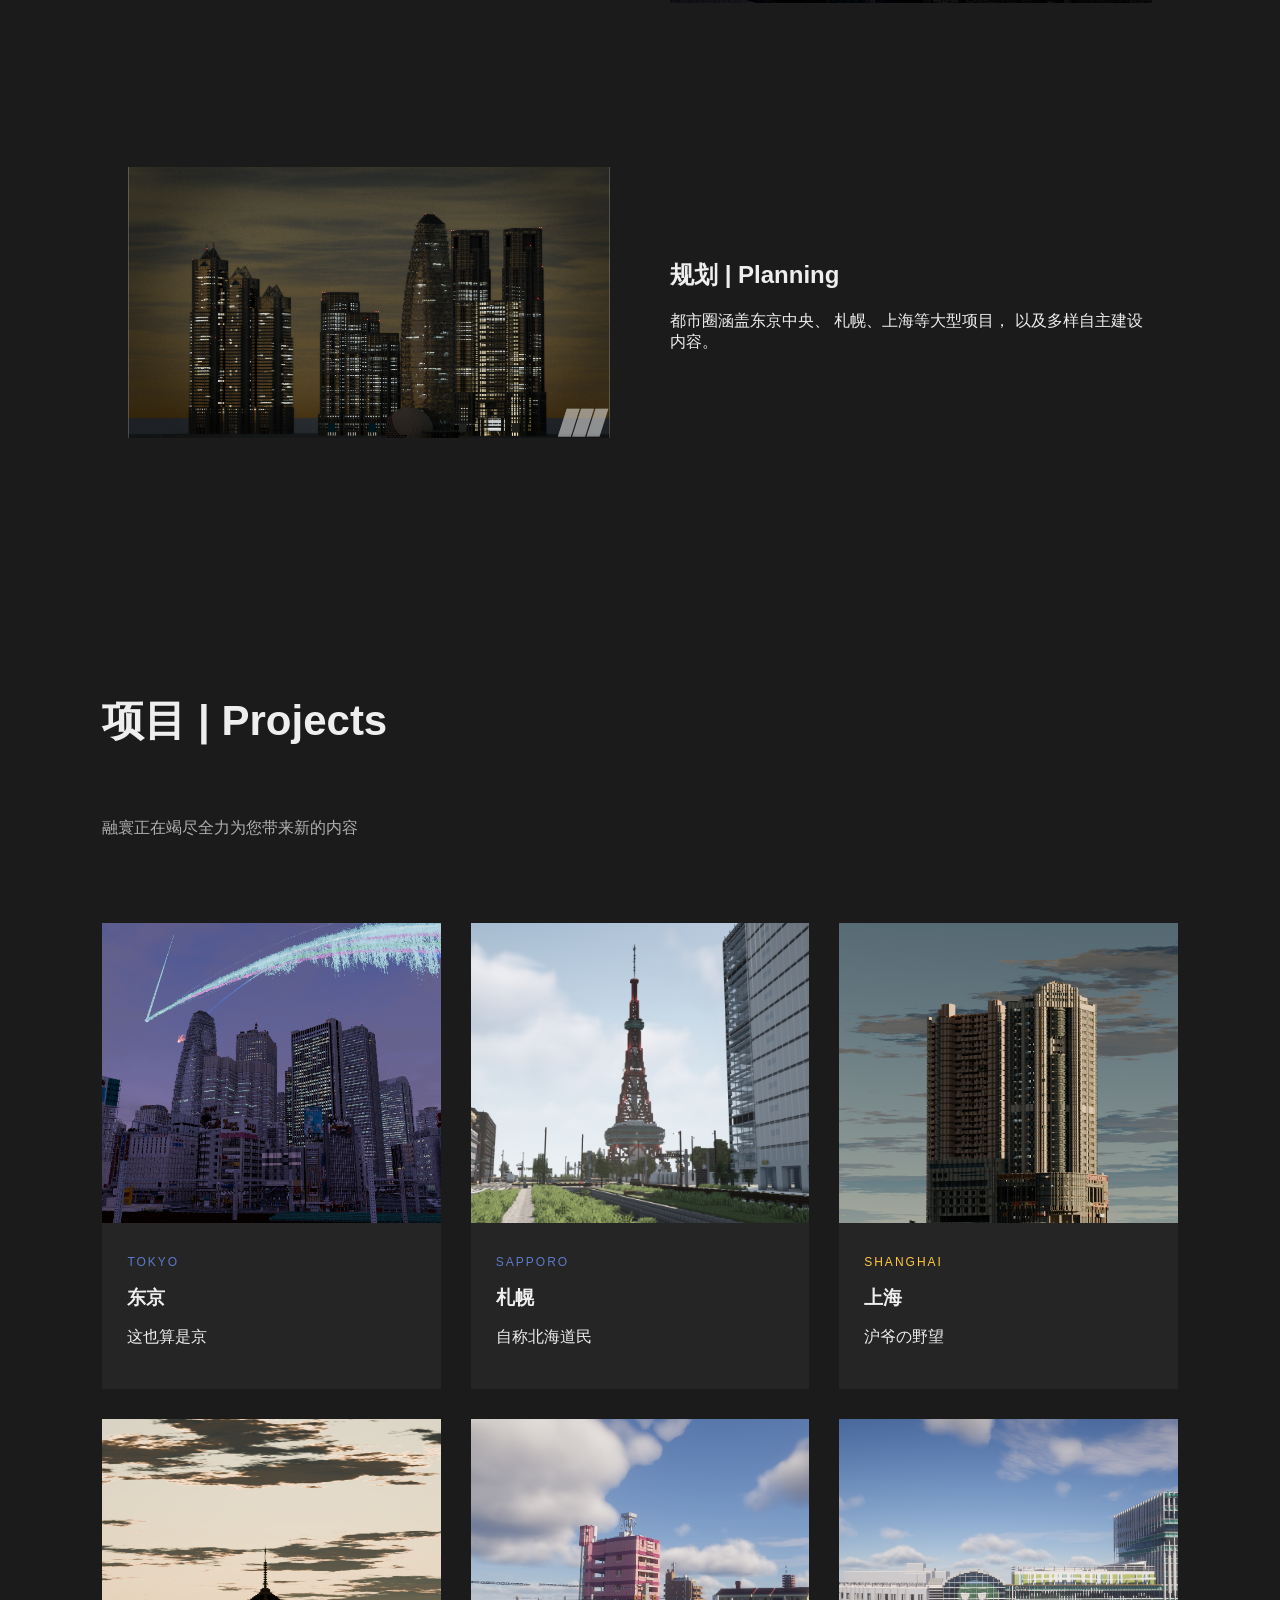
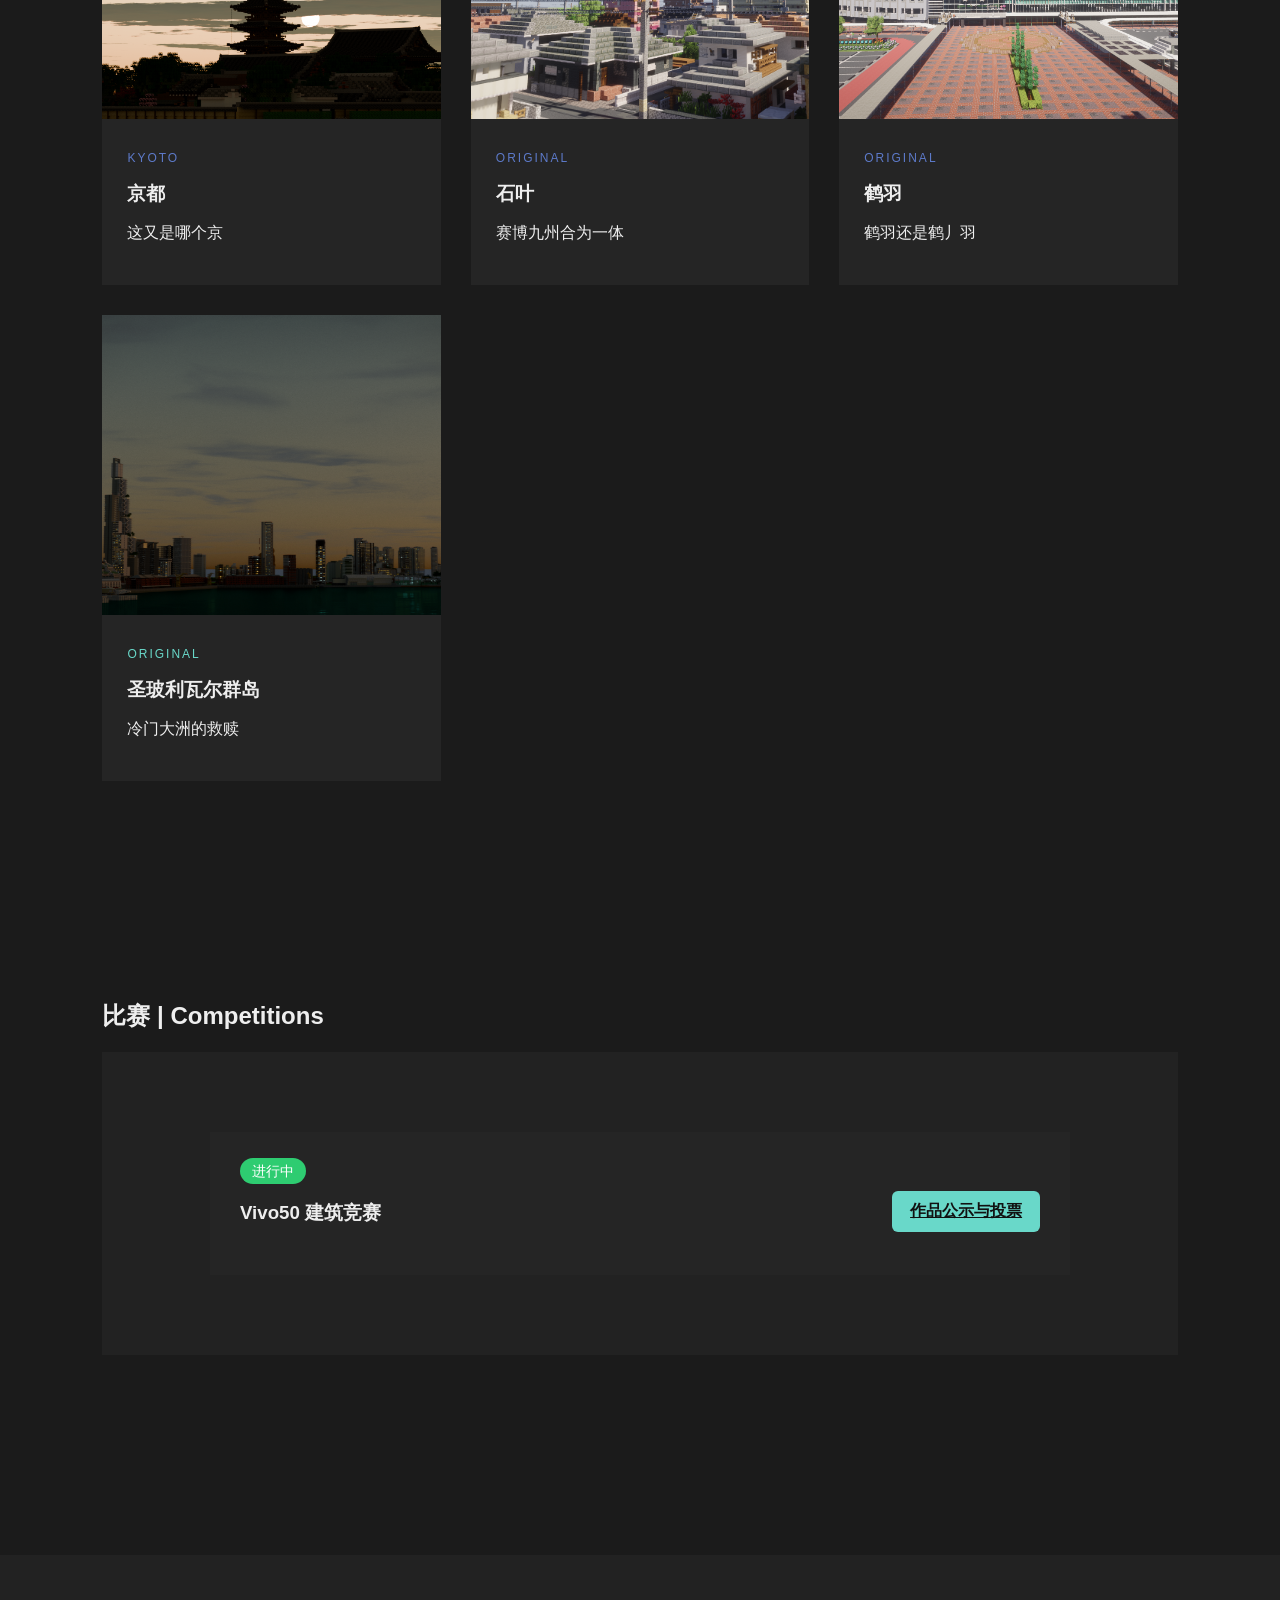
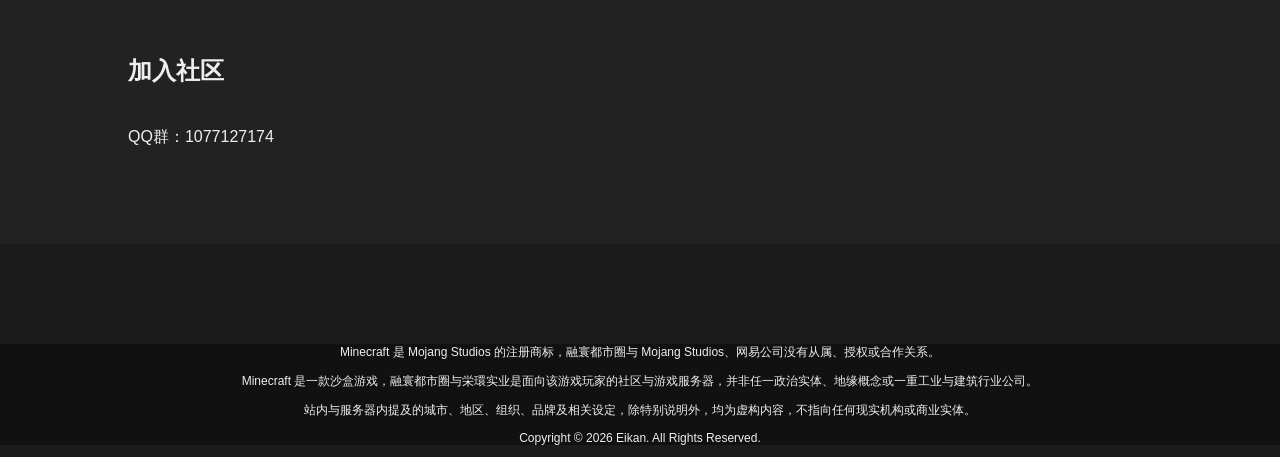
==== commit 54d9441a: "Update index.html" ====
--- a/index.html
+++ b/index.html
@@ -68,7 +68,7 @@
     <div class="hero-content">
 
         <p class="hero-subtitle">
-            Build Beyond Reality
+            晚上好
         </p>
 
         <h1>
--- a/style.css
+++ b/style.css
@@ -1,3 +1,280 @@
+*{
+    box-sizing:border-box;
+}
+
+body{
+    margin:0;
+}
+
+/* Header */
+
+.header{
+
+    position:sticky;
+    top:0;
+
+    background:#111;
+
+    z-index:1000;
+
+    display:flex;
+
+    justify-content:space-between;
+
+    align-items:center;
+
+    padding:15px 30px;
+}
+
+.header-left{
+
+    display:flex;
+
+    align-items:center;
+
+    gap:40px;
+}
+
+.logo{
+
+    max-height:50px;
+}
+
+.main-nav{
+
+    display:flex;
+
+    gap:30px;
+}
+
+.main-nav a{
+
+    color:white;
+
+    text-decoration:none;
+}
+
+/* Quick Panel */
+
+.quick-panel{
+
+    position:fixed;
+
+    top:100px;
+
+    right:30px;
+
+    z-index:999;
+
+    width:180px;
+
+    background:#222;
+
+    border-left:4px solid #69D8C9;
+
+    transition:.3s;
+}
+
+.quick-panel a{
+
+    display:block;
+
+    color:white;
+
+    text-decoration:none;
+
+    padding:15px;
+}
+
+.quick-panel.hide{
+
+    opacity:0;
+
+    transform:translateX(250px);
+}
+
+/* Hero */
+
+.hero{
+
+    height:100vh;
+    display:flex;
+
+    align-items:center;
+
+    justify-content:center;
+
+    text-align:center;
+
+    background:
+    linear-gradient(
+        rgba(0,0,0,.4),
+        rgba(0,0,0,.4)
+    ),
+    url("image/banner_o.png")
+    center/cover;
+}
+
+.hero h1{
+
+    font-size:96px;
+
+    margin:20px 0;
+}
+
+.hero-subtitle{
+
+    letter-spacing:4px;
+}
+
+.hero-buttons{
+
+    margin-top:30px;
+
+    display:flex;
+
+    justify-content:center;
+
+    gap:20px;
+}
+
+.hero-btn{
+
+    background:#69D8C9;
+
+    color:#111;
+
+    text-decoration:none;
+
+    padding:12px 25px;
+
+    border-radius:5px;
+}
+
+.hero-btn.secondary{
+
+    background:#5D7AC9;
+
+    color:white;
+}
+
+/* Sections */
+
+.section{
+
+    padding:80px 10%;
+
+    margin-bottom:100px;
+}
+
+.section h2{
+
+    margin-bottom:40px;
+}
+
+/* Projects */
+
+.project-grid{
+
+    display:grid;
+
+    grid-template-columns:
+        repeat(
+            auto-fit,
+            minmax(280px,1fr)
+        );
+
+    gap:30px;
+}
+
+.project-card{
+
+    background:#252525;
+
+    overflow:hidden;
+}
+
+.project-card img{
+
+    width:100%;
+
+    height:220px;
+
+    object-fit:cover;
+}
+
+.project-card h3,
+.project-card p{
+
+    padding:15px 20px;
+}
+
+/* Events */
+
+.event-card{
+
+    background:#252525;
+
+    padding:30px;
+
+    display:flex;
+
+    justify-content:space-between;
+
+    align-items:center;
+}
+
+/* Split */
+
+.split-section{
+
+    display:flex;
+
+    align-items:center;
+
+    gap:60px;
+
+    padding:80px 10%;
+}
+
+.reverse{
+
+    flex-direction:row-reverse;
+}
+
+.split-text{
+
+    flex:1;
+}
+
+.split-image{
+
+    flex:1;
+}
+
+.split-image img{
+
+    width:100%;
+}
+
+/* Accent */
+
+.accent{
+
+    background:#222;
+}
+
+/* Footer */
+
+footer{
+
+    padding:40*x;
+
+    background:#111;
+
+    text-align:center;
+}
+
 body {
   margin: 0px;
   margin: 0px;
@@ -180,11 +457,13 @@
   max-height: 0;
   overflow: hidden;
   transition: all 0.35s ease;
+        padding: 0px 0px;
 }
 
 .competition-content.open {
   max-height: 500px;
   margin-top: 15px;
+    padding: 0px 0px;
 }
 
 /* Competition Showcase */
@@ -267,3 +546,184 @@
     max-width: 1200px;
     margin: 30px auto;
 }
+
+.project-story,
+.competition-story {
+
+    padding: 100px 8%;
+}
+
+.section-head {
+
+    margin-bottom: 50px;
+}
+
+.section-head h2 {
+
+    font-size: 42px;
+}
+
+.section-head p {
+
+    opacity: .7;
+}
+
+.project-grid {
+
+    display: grid;
+
+    grid-template-columns:
+        repeat(auto-fit,minmax(300px,1fr));
+
+    gap: 30px;
+}
+
+.story-card {
+
+    background:#252525;
+
+    overflow:hidden;
+
+    transition:.3s;
+}
+
+.story-card:hover {
+
+    transform:translateY(-8px);
+}
+
+.story-card img {
+
+    width:100%;
+
+    height:300px;
+
+    object-fit:cover;
+}
+
+.story-content {
+
+    padding:25px;
+}
+
+.story-tag {
+
+    color:#69D8C9;
+    font-size:12px;
+    letter-spacing:2px;
+}
+.story-tag.china {
+
+color:#FFC843;
+}
+
+/* Japan */
+
+.story-tag.japan {
+
+color:#5D7AC9;
+}
+
+/* Original */
+
+.story-tag.original {
+
+color:#69D8C9;
+}
+
+/* Europe */
+
+.story-tag.europe {
+
+ color:#69D8C9;
+}
+.story-content h3 {
+
+    margin:15px 0;
+}
+
+.story-content a {
+
+    color:#69D8C9;
+    text-decoration:none;
+}
+
+.featured-competition {
+
+    display:flex;
+
+    background:#252525;
+
+    overflow:hidden;
+}
+
+.featured-competition img {
+
+    width:50%;
+
+    object-fit:cover;
+}
+
+.competition-content {
+
+    padding:0px 0px;
+
+    display:flex;
+
+    flex-direction:column;
+
+    justify-content:center;
+}
+
+.about-eikan {
+
+    display:flex;
+
+    gap:60px;
+
+    padding:100px 8%;
+}
+
+.about-text {
+
+    flex:1;
+}
+
+.about-image {
+
+    flex:1;
+}
+
+.about-image img {
+
+    width:100%;
+}
+
+.community {
+
+    text-align:center;
+
+    padding:120px 40px;
+}
+
+.qq-number {
+
+    font-size:36px;
+
+    color:#69D8C9;
+}
+
+.join-button {
+
+    display:inline-block;
+
+    margin-top:30px;
+
+    padding:15px 30px;
+
+    background:#69D8C9;
+
+    color:black;
+
+    text-decoration:none;
+}
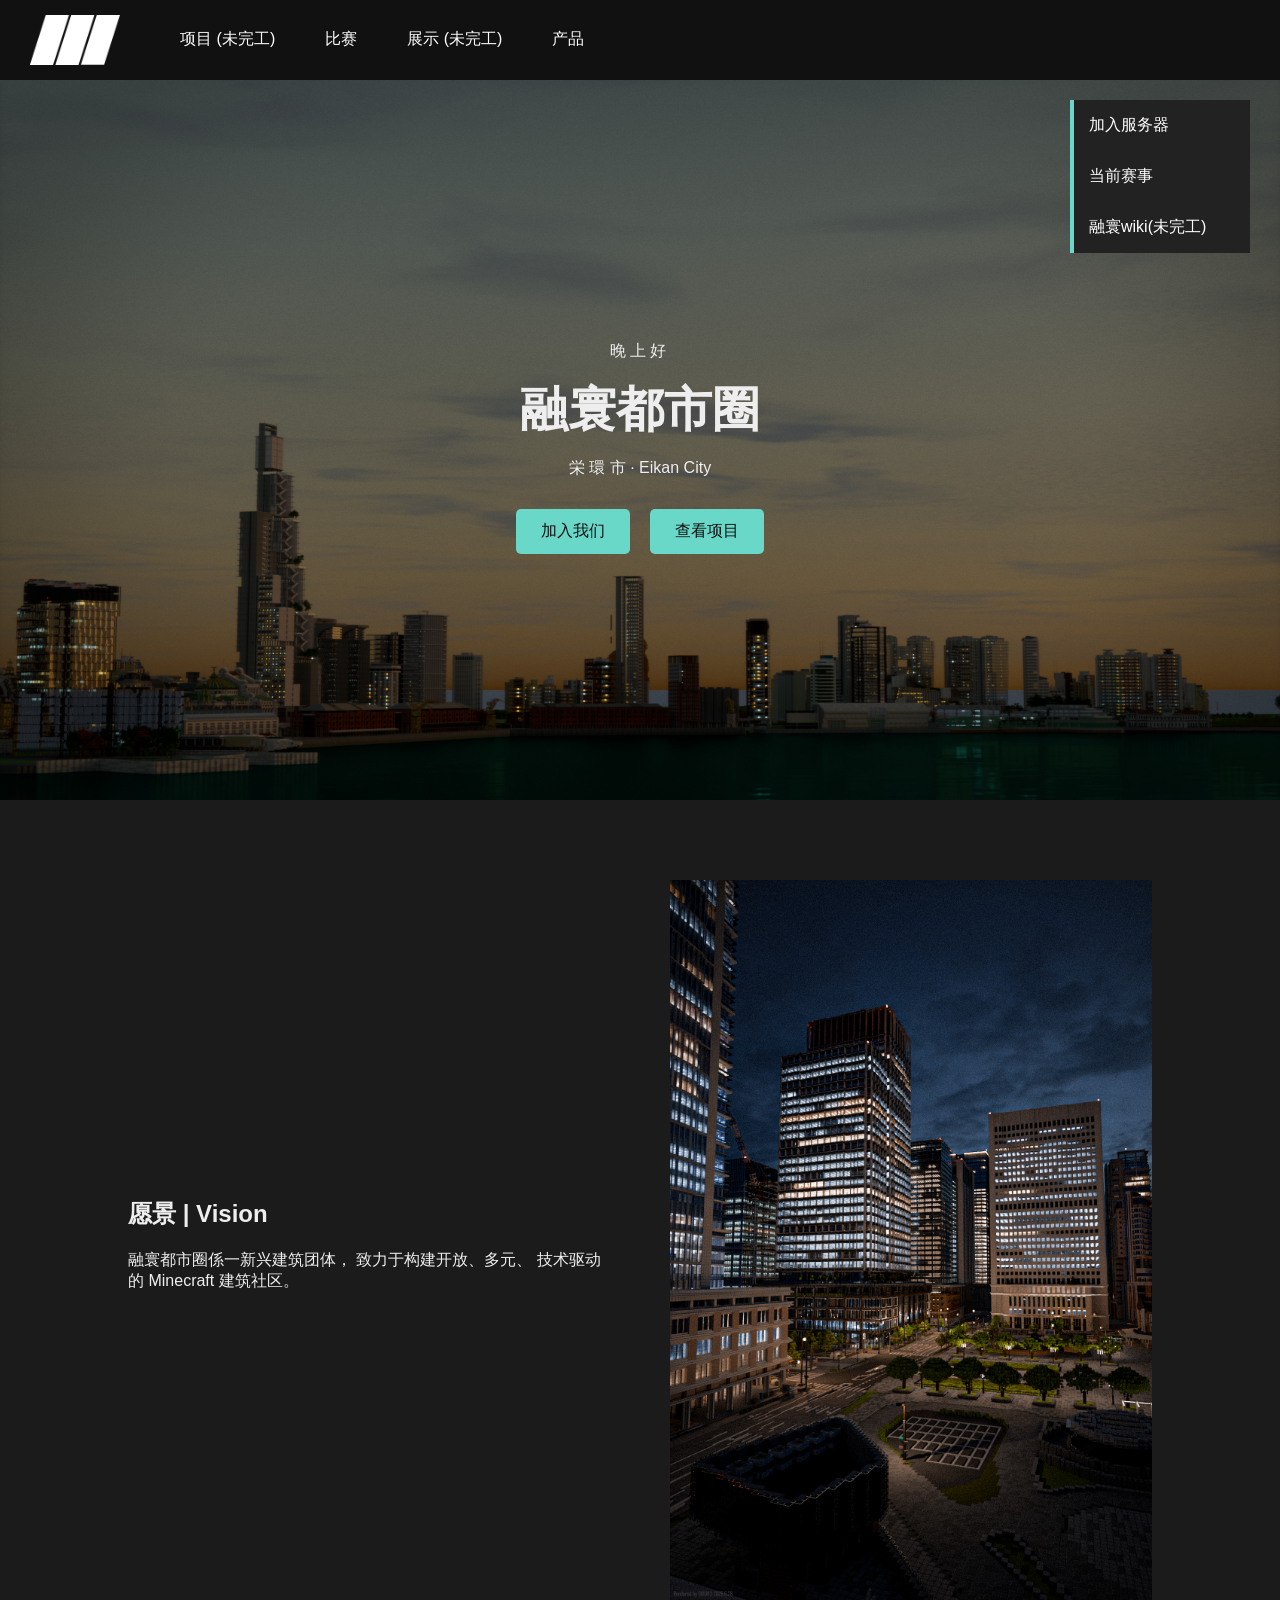
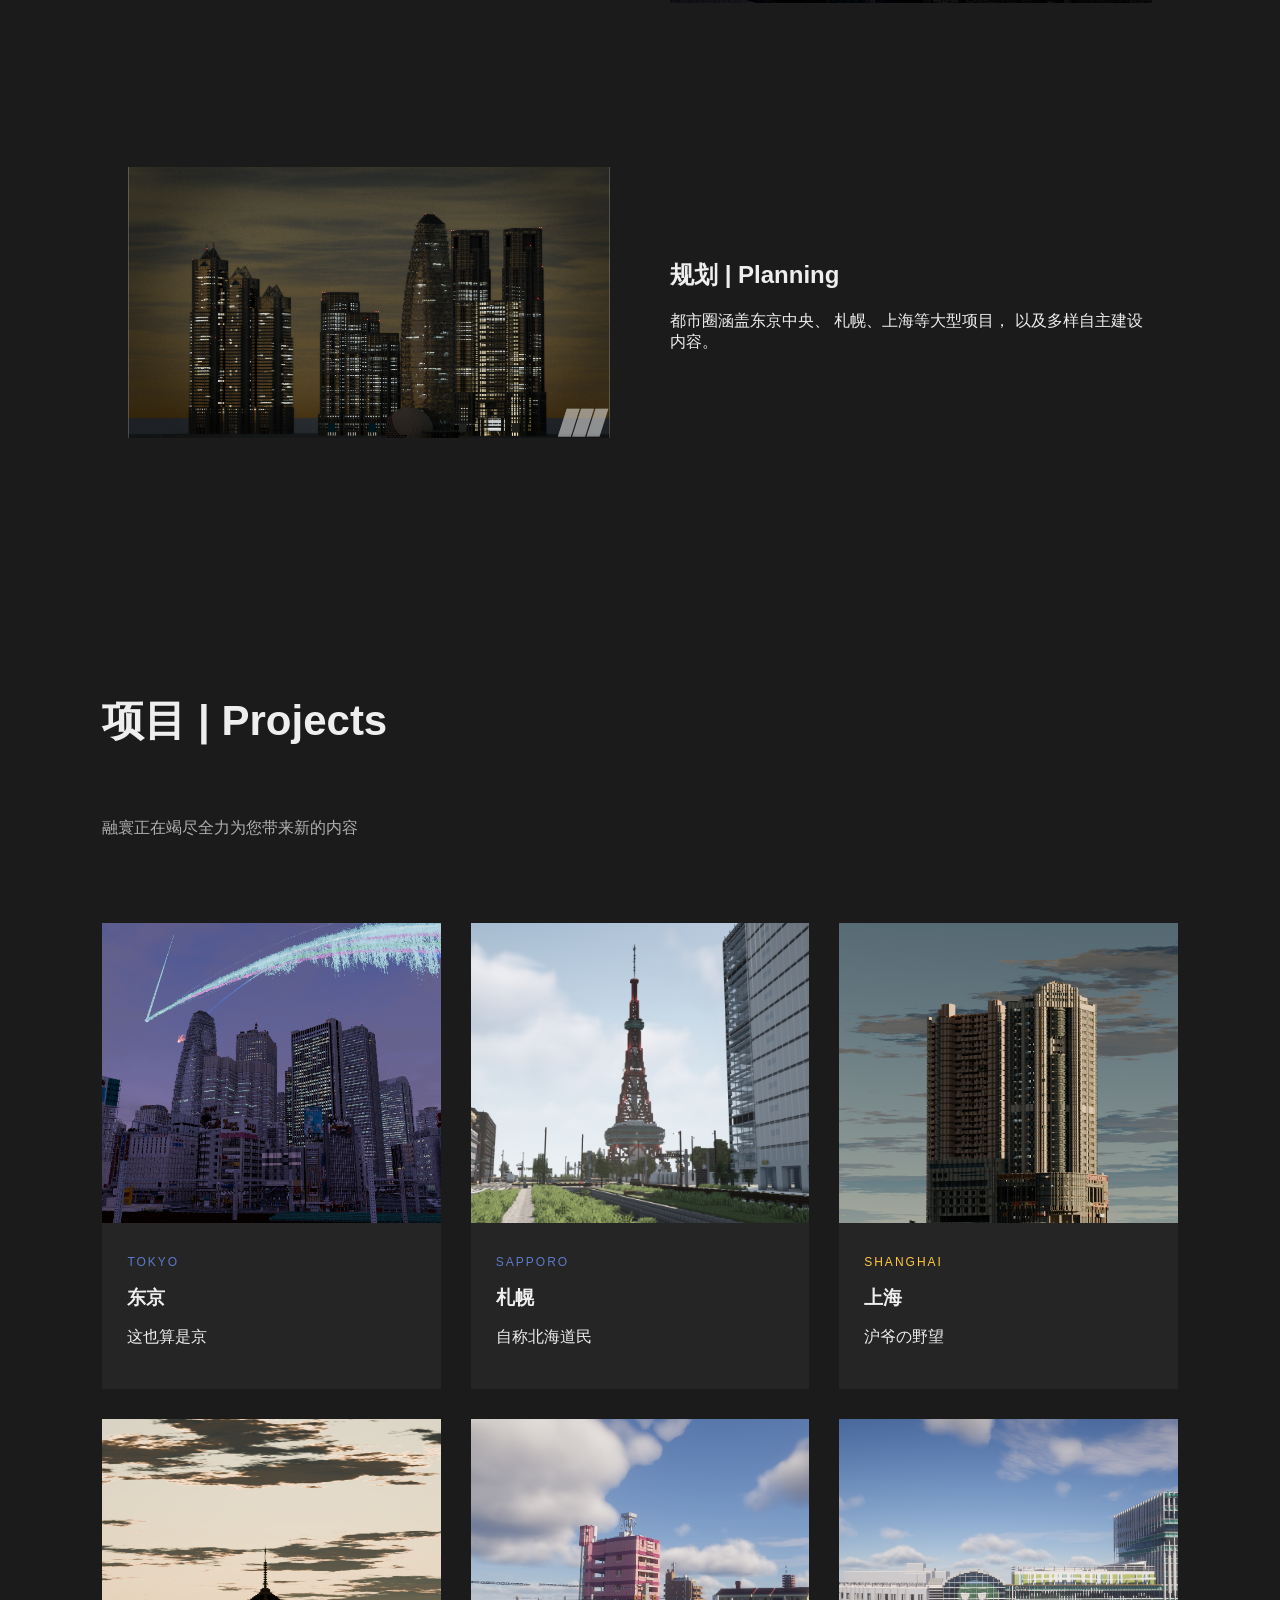
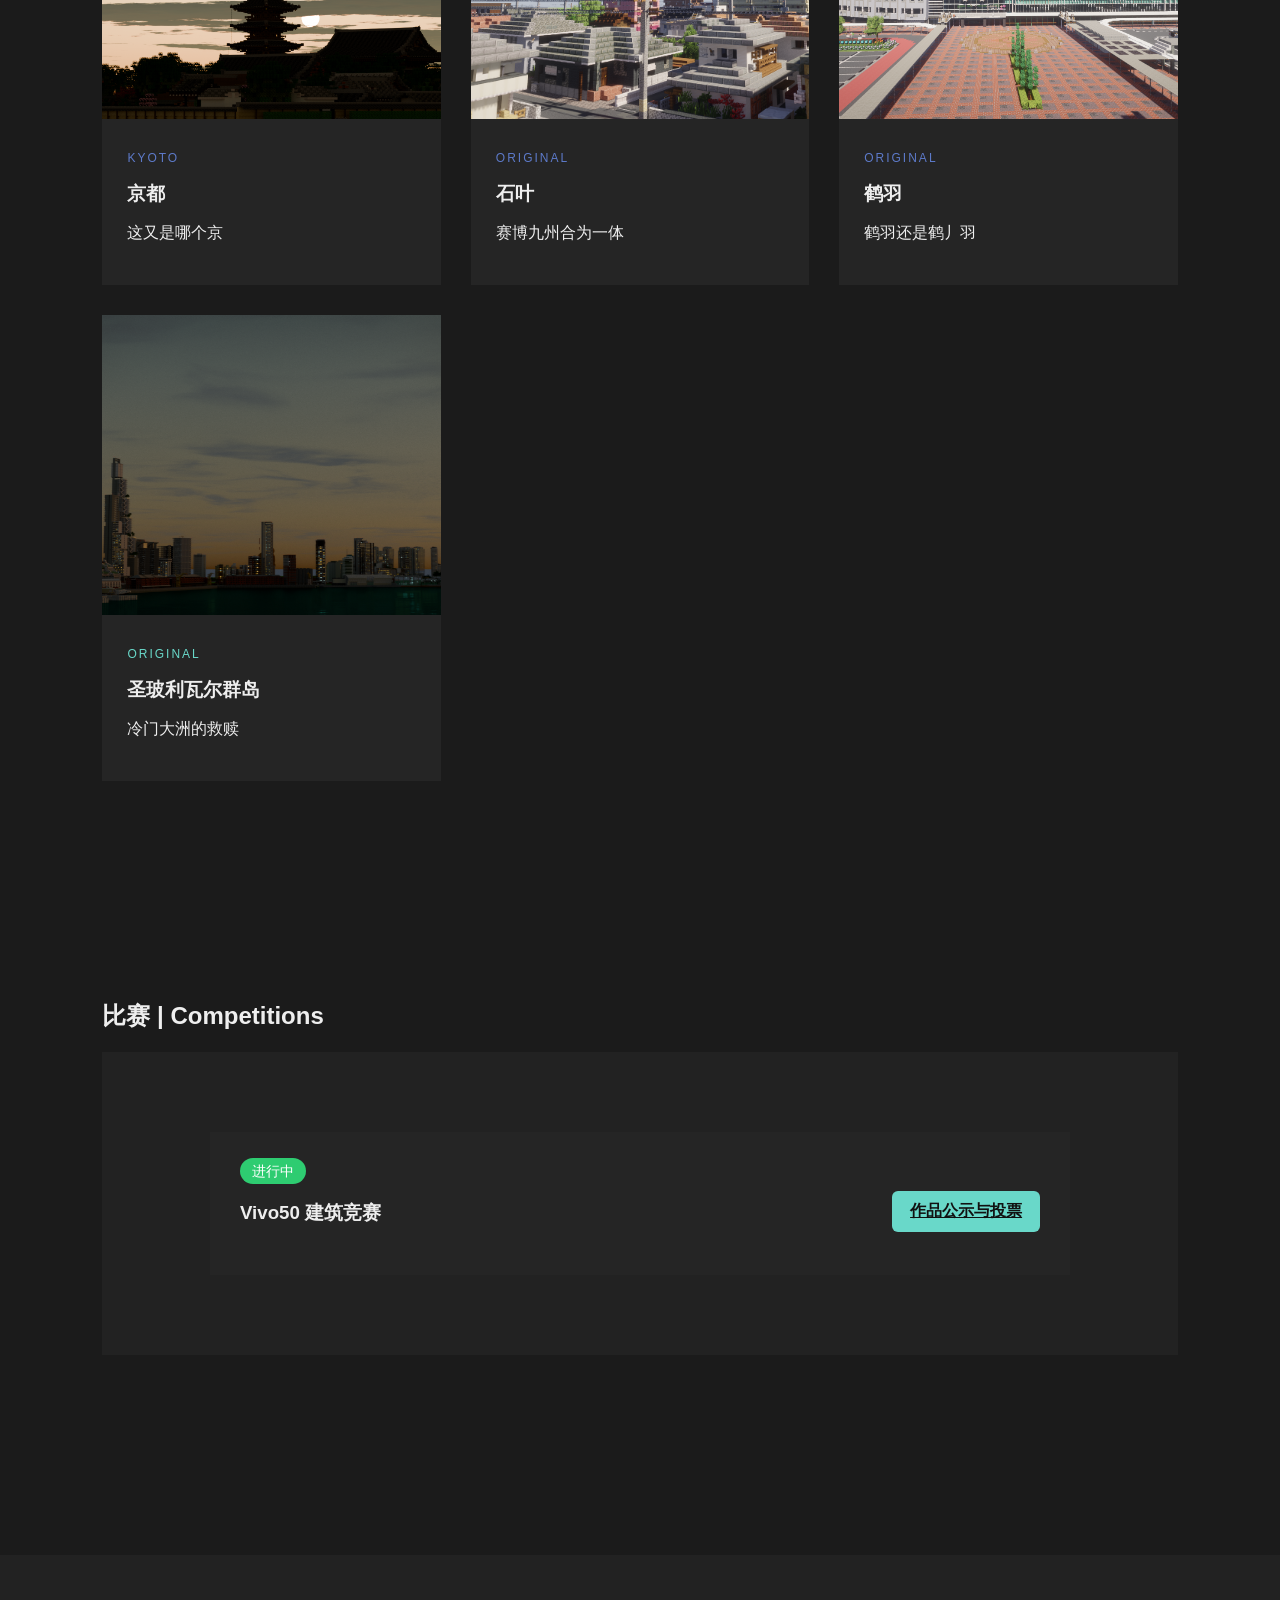
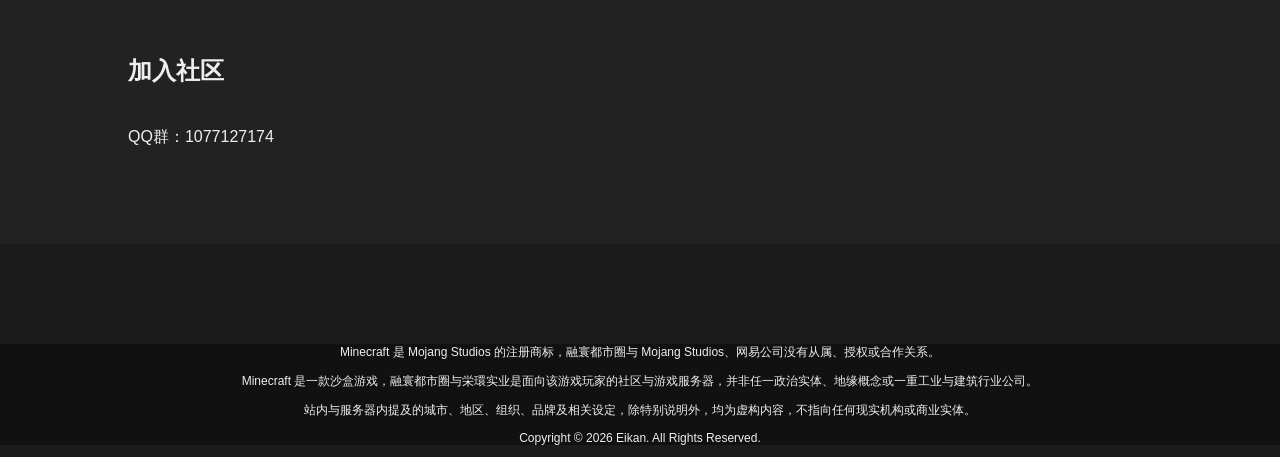
==== commit 6e5567a2: "Fix HTML structure and add missing product link" ====
--- a/index.html
+++ b/index.html
@@ -36,6 +36,9 @@
                 展示 (未完工)
             </a>
 
+            <a href="products.html">
+                产品
+            </a>
         </nav>
 
     </div>
